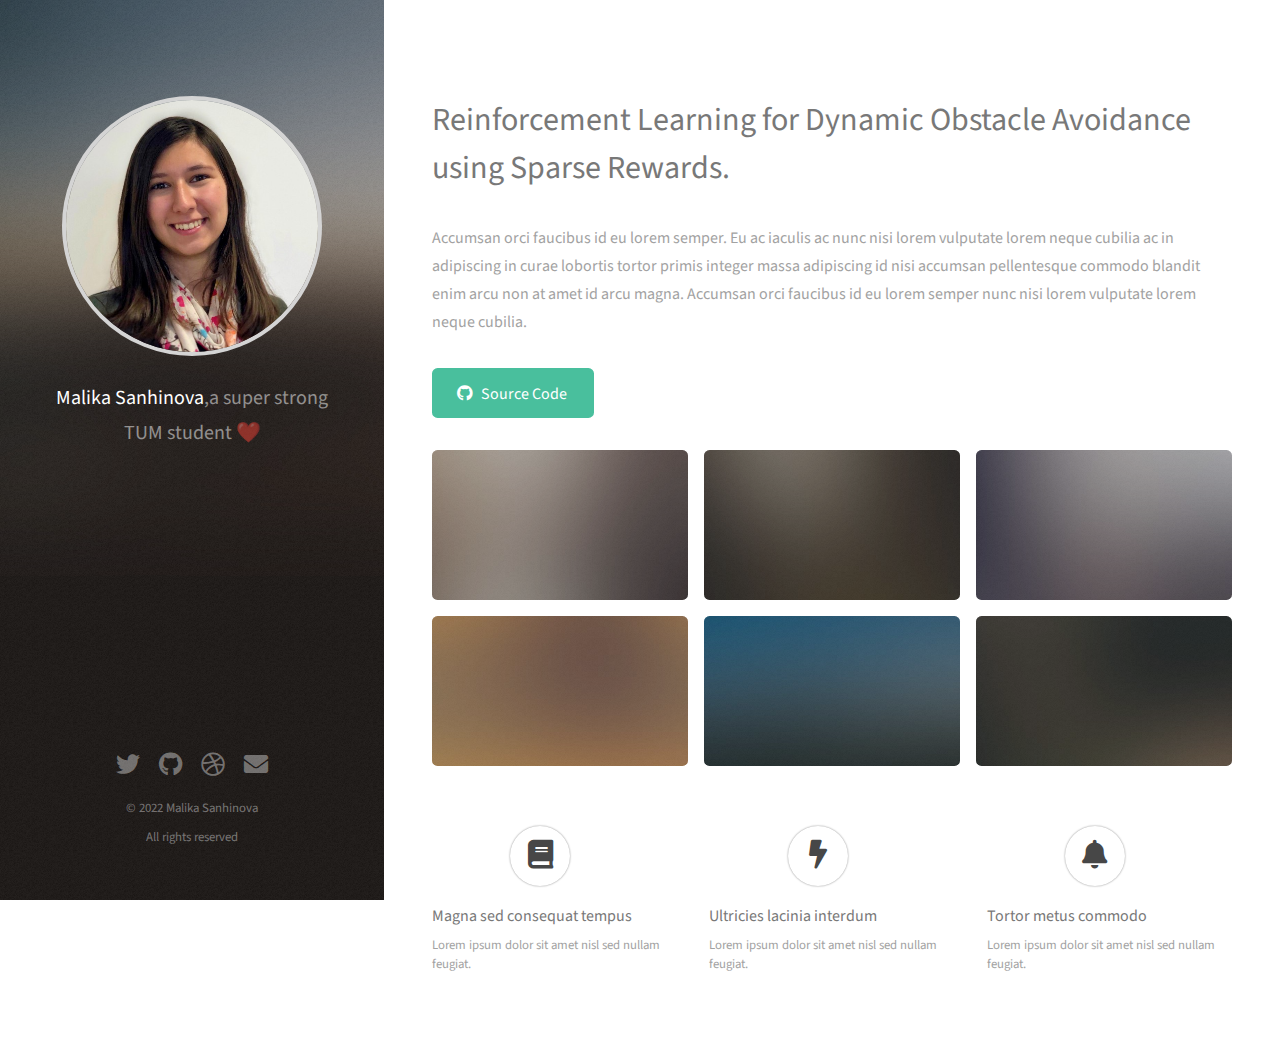
==== work/bachelor-thesis/index.html @ 3ca2b8a8 "Main page and work" ====
<!DOCTYPE HTML>
<!--
	html5up.net | @ajlkn
	Free for personal and commercial use under the CCA 3.0 license (html5up.net/license)
-->
<html>
	<head>
		<title>Malika Sanhinova | Work | Bachelor Thesis</title>
		<meta charset="utf-8" />
		<meta name="viewport" content="width=device-width, initial-scale=1, user-scalable=no" />
		<link rel="stylesheet" href="../../assets/css/main.css" />
	</head>
	<body class="is-preload">

		<!-- Header -->
			<header id="header">
				<div class="inner">
					<a href="#" class="image avatar"><img src="../../images/avatar.jpeg" alt="" /></a>
					<h1><strong>Malika Sanhinova</strong>,<br>a super strong TUM student ❤️ <br /></h1>
				</div>
			</header>

		<!-- Main -->
			<div id="main">

				<!-- One -->
					<section id="one">
						<header class="major">
							<h2>Reinforcement Learning for Dynamic Obstacle Avoidance using Sparse Rewards.</h2>
						</header>
						<p class="general-desription">Accumsan orci faucibus id eu lorem semper. Eu ac iaculis ac nunc nisi lorem vulputate lorem neque cubilia ac in adipiscing in curae lobortis tortor primis integer massa adipiscing id nisi accumsan pellentesque commodo blandit enim arcu non at amet id arcu magna. Accumsan orci faucibus id eu lorem semper nunc nisi lorem vulputate lorem neque cubilia.</p>
						<ul class="actions">
							<li><a href="https://github.com/malikasng/Bbox_HGG_with_CTR_and_RRTstarFND" target="_blank" class="button primary icon brands fa-github">Source Code</a></li>
						</ul>
						<div class="box alt">
							<div class="row gtr-50 gtr-uniform">
								<!-- <div class="col-12"><span class="image fit"><img src="../../images/fulls/05.jpg" alt="" /></span></div> -->
								<div class="col-4"><span class="image fit"><img src="../../images/thumbs/01.jpg" alt="" /></span></div>
								<div class="col-4"><span class="image fit"><img src="../../images/thumbs/02.jpg" alt="" /></span></div>
								<div class="col-4"><span class="image fit"><img src="../../images/thumbs/03.jpg" alt="" /></span></div>
								<div class="col-4"><span class="image fit"><img src="../../images/thumbs/04.jpg" alt="" /></span></div>
								<div class="col-4"><span class="image fit"><img src="../../images/thumbs/05.jpg" alt="" /></span></div>
								<div class="col-4"><span class="image fit"><img src="../../images/thumbs/06.jpg" alt="" /></span></div>
							</div>
						</div>

						<br>
						<div class="row">
							<article class="col-4 col-12-xsmall feature-item">
								<i class="feature fa solid fa-book"><span class="label">Twitter</span></i>
								<h3>Magna sed consequat tempus</h3>
								<p>Lorem ipsum dolor sit amet nisl sed nullam feugiat.</p>
							</article>
							<article class="col-4 col-12-xsmall feature-item">
								<i class="feature fa solid fa-bolt"><span class="label">Twitter</span></i>
								<h3>Ultricies lacinia interdum</h3>
								<p>Lorem ipsum dolor sit amet nisl sed nullam feugiat.</p>
							</article>
							<article class="col-4 col-12-xsmall feature-item">
								<i class="feature fa solid fa-bell"><span class="label">Twitter</span></i>
								<h3>Tortor metus commodo</h3>
								<p>Lorem ipsum dolor sit amet nisl sed nullam feugiat.</p>
							</article>
						</div>
					</section>
			</div>

		<!-- Footer -->
			<footer id="footer">
				<div class="inner">
					<ul class="icons">
						<li><a href="#" class="icon brands fa-twitter"><span class="label">Twitter</span></a></li>
						<li><a href="#" class="icon brands fa-github"><span class="label">Github</span></a></li>
						<li><a href="#" class="icon brands fa-dribbble"><span class="label">Dribbble</span></a></li>
						<li><a href="#" class="icon solid fa-envelope"><span class="label">Email</span></a></li>
					</ul>
					<ul class="copyright">
						<li>&copy; 2022 Malika Sanhinova</li><li>All rights reserved</a></li>
					</ul>
				</div>
			</footer>

		<!-- Scripts -->
			<script src="../../assets/js/jquery.min.js"></script>
			<script src="../../assets/js/jquery.poptrox.min.js"></script>
			<script src="../../assets/js/browser.min.js"></script>
			<script src="../../assets/js/breakpoints.min.js"></script>
			<script src="../../assets/js/util.js"></script>
			<script src="../../assets/js/main.js"></script>

	</body>
</html>
---- assets/css/main.css ----
@import url("fontawesome-all.min.css");
@import url("https://fonts.googleapis.com/css?family=Source+Sans+Pro:400,400italic");

/*
	Strata by HTML5 UP
	html5up.net | @ajlkn
	Free for personal and commercial use under the CCA 3.0 license (html5up.net/license)
*/

html, body, div, span, applet, object,
iframe, h1, h2, h3, h4, h5, h6, p, blockquote,
pre, a, abbr, acronym, address, big, cite,
code, del, dfn, em, img, ins, kbd, q, s, samp,
small, strike, strong, sub, sup, tt, var, b,
u, i, center, dl, dt, dd, ol, ul, li, fieldset,
form, label, legend, table, caption, tbody,
tfoot, thead, tr, th, td, article, aside,
canvas, details, embed, figure, figcaption,
footer, header, hgroup, menu, nav, output, ruby,
section, summary, time, mark, audio, video {
	margin: 0;
	padding: 0;
	border: 0;
	font-size: 100%;
	font: inherit;
	vertical-align: baseline;}

article, aside, details, figcaption, figure,
footer, header, hgroup, menu, nav, section {
	display: block;}

body {
	line-height: 1;
}

ol, ul {
	list-style: none;
}

blockquote, q {
	quotes: none;
}

	blockquote:before, blockquote:after, q:before, q:after {
		content: '';
		content: none;
	}

table {
	border-collapse: collapse;
	border-spacing: 0;
}

body {
	-webkit-text-size-adjust: none;
}

mark {
	background-color: transparent;
	color: inherit;
}

input::-moz-focus-inner {
	border: 0;
	padding: 0;
}

input, select, textarea {
	-moz-appearance: none;
	-webkit-appearance: none;
	-ms-appearance: none;
	appearance: none;
}

/* Basic */

	html {
		box-sizing: border-box;
	}

	*, *:before, *:after {
		box-sizing: inherit;
	}

	body {
		background: #fff;
	}

		body.is-preload *, body.is-preload *:before, body.is-preload *:after {
			-moz-animation: none !important;
			-webkit-animation: none !important;
			-ms-animation: none !important;
			animation: none !important;
			-moz-transition: none !important;
			-webkit-transition: none !important;
			-ms-transition: none !important;
			transition: none !important;
		}

	body, input, select, textarea {
		color: #a2a2a2;
		font-family: "Source Sans Pro", Helvetica, sans-serif;
		font-size: 16pt;
		font-weight: 400;
		line-height: 1.75em;
	}

	a {
		-moz-transition: color 0.2s ease-in-out, border-color 0.2s ease-in-out;
		-webkit-transition: color 0.2s ease-in-out, border-color 0.2s ease-in-out;
		-ms-transition: color 0.2s ease-in-out, border-color 0.2s ease-in-out;
		transition: color 0.2s ease-in-out, border-color 0.2s ease-in-out;
		border-bottom: dotted 1px;
		color: #49bf9d;
		text-decoration: none;
	}

		a:hover {
			border-bottom-color: transparent;
			color: #49bf9d !important;
			text-decoration: none;
		}

	strong, b {
		color: #787878;
		font-weight: 400;
	}

	em, i {
		font-style: italic;
	}

	p {
		margin: 0 0 2em 0;
	}

	h1, h2, h3, h4, h5, h6 {
		color: #787878;
		font-weight: 400;
		line-height: 1em;
		margin: 0 0 1em 0;
	}

		h1 a, h2 a, h3 a, h4 a, h5 a, h6 a {
			color: inherit;
			text-decoration: none;
		}

	h1 {
		font-size: 2em;
		line-height: 1.5em;
	}

	h2 {
		font-size: 1.5em;
		line-height: 1.5em;
	}

	h3 {
		font-size: 1.25em;
		line-height: 1.5em;
	}

	h4 {
		font-size: 1.1em;
		line-height: 1.5em;
	}

	h5 {
		font-size: 0.9em;
		line-height: 1.5em;
	}

	h6 {
		font-size: 0.7em;
		line-height: 1.5em;
	}

	sub {
		font-size: 0.8em;
		position: relative;
		top: 0.5em;
	}

	sup {
		font-size: 0.8em;
		position: relative;
		top: -0.5em;
	}

	hr {
		border: 0;
		border-bottom: solid 2px #efefef;
		margin: 2em 0;
	}

		hr.major {
			margin: 3em 0;
		}

	blockquote {
		border-left: solid 6px #efefef;
		font-style: italic;
		margin: 0 0 2em 0;
		padding: 0.5em 0 0.5em 1.5em;
	}

	code {
		background: #f7f7f7;
		border-radius: 0.35em;
		border: solid 2px #efefef;
		font-family: "Courier New", monospace;
		font-size: 0.9em;
		margin: 0 0.25em;
		padding: 0.25em 0.65em;
	}

	pre {
		-webkit-overflow-scrolling: touch;
		font-family: "Courier New", monospace;
		font-size: 0.9em;
		margin: 0 0 2em 0;
	}

		pre code {
			display: block;
			line-height: 1.75em;
			padding: 1em 1.5em;
			overflow-x: auto;
		}

	.align-left {
		text-align: left;
	}

	.align-center {
		text-align: center;
	}

	.align-right {
		text-align: right;
	}

/* Container */

	.container {
		margin: 0 auto;
		max-width: calc(100% - 4em);
		width: 100%;
	}

		.container.xsmall {
			width: 25%;
		}

		.container.small {
			width: 50%;
		}

		.container.medium {
			width: 75%;
		}

		.container.large {
			width: 125%;
		}

		.container.xlarge {
			width: 150%;
		}

		.container.max {
			width: 100%;
		}

		@media screen and (max-width: 980px) {

			.container {
				width: 100% !important;
				max-width: 100% !important;
			}

		}

		@media screen and (max-width: 480px) {

			.container {
				max-width: calc(100% - 3em);
			}

		}

/* Row */

	.row {
		display: flex;
		flex-wrap: wrap;
		box-sizing: border-box;
		align-items: stretch;
	}

		.row > * {
			box-sizing: border-box;
		}

		.row.gtr-uniform > * > :last-child {
			margin-bottom: 0;
		}

		.row.aln-left {
			justify-content: flex-start;
		}

		.row.aln-center {
			justify-content: center;
		}

		.row.aln-right {
			justify-content: flex-end;
		}

		.row.aln-top {
			align-items: flex-start;
		}

		.row.aln-middle {
			align-items: center;
		}

		.row.aln-bottom {
			align-items: flex-end;
		}

		.row > .imp {
			order: -1;
		}

		.row > .col-1 {
			width: 8.33333%;
		}

		.row > .off-1 {
			margin-left: 8.33333%;
		}

		.row > .col-2 {
			width: 16.66667%;
		}

		.row > .off-2 {
			margin-left: 16.66667%;
		}

		.row > .col-3 {
			width: 25%;
		}

		.row > .off-3 {
			margin-left: 25%;
		}

		.row > .col-4 {
			width: 33.33333%;
		}

		.row > .off-4 {
			margin-left: 33.33333%;
		}

		.row > .col-5 {
			width: 41.66667%;
		}

		.row > .off-5 {
			margin-left: 41.66667%;
		}

		.row > .col-6 {
			width: 50%;
		}

		.row > .off-6 {
			margin-left: 50%;
		}

		.row > .col-7 {
			width: 58.33333%;
		}

		.row > .off-7 {
			margin-left: 58.33333%;
		}

		.row > .col-8 {
			width: 66.66667%;
		}

		.row > .off-8 {
			margin-left: 66.66667%;
		}

		.row > .col-9 {
			width: 75%;
		}

		.row > .off-9 {
			margin-left: 75%;
		}

		.row > .col-10 {
			width: 83.33333%;
		}

		.row > .off-10 {
			margin-left: 83.33333%;
		}

		.row > .col-11 {
			width: 91.66667%;
		}

		.row > .off-11 {
			margin-left: 91.66667%;
		}

		.row > .col-12 {
			width: 100%;
		}

		.row > .off-12 {
			margin-left: 100%;
		}

		.row.gtr-0 {
			margin-top: 0;
			margin-left: 0em;
		}

			.row.gtr-0 > * {
				padding: 0 0 0 0em;
			}

			.row.gtr-0.gtr-uniform {
				margin-top: 0em;
			}

				.row.gtr-0.gtr-uniform > * {
					padding-top: 0em;
				}

		.row.gtr-25 {
			margin-top: 0;
			margin-left: -0.625em;
		}

			.row.gtr-25 > * {
				padding: 0 0 0 0.625em;
			}

			.row.gtr-25.gtr-uniform {
				margin-top: -0.625em;
			}

				.row.gtr-25.gtr-uniform > * {
					padding-top: 0.625em;
				}

		.row.gtr-50 {
			margin-top: 0;
			margin-left: -1.25em;
		}

			.row.gtr-50 > * {
				padding: 0 0 0 1.25em;
			}

			.row.gtr-50.gtr-uniform {
				margin-top: -1.25em;
			}

				.row.gtr-50.gtr-uniform > * {
					padding-top: 1.25em;
				}

		.row {
			margin-top: 0;
			margin-left: -2.5em;
		}

			.row > * {
				padding: 0 0 0 2.5em;
			}

			.row.gtr-uniform {
				margin-top: -2.5em;
			}

				.row.gtr-uniform > * {
					padding-top: 2.5em;
				}

		.row.gtr-150 {
			margin-top: 0;
			margin-left: -3.75em;
		}

			.row.gtr-150 > * {
				padding: 0 0 0 3.75em;
			}

			.row.gtr-150.gtr-uniform {
				margin-top: -3.75em;
			}

				.row.gtr-150.gtr-uniform > * {
					padding-top: 3.75em;
				}

		.row.gtr-200 {
			margin-top: 0;
			margin-left: -5em;
		}

			.row.gtr-200 > * {
				padding: 0 0 0 5em;
			}

			.row.gtr-200.gtr-uniform {
				margin-top: -5em;
			}

				.row.gtr-200.gtr-uniform > * {
					padding-top: 5em;
				}

		@media screen and (max-width: 1800px) {

			.row {
				display: flex;
				flex-wrap: wrap;
				box-sizing: border-box;
				align-items: stretch;
			}

				.row > * {
					box-sizing: border-box;
				}

				.row.gtr-uniform > * > :last-child {
					margin-bottom: 0;
				}

				.row.aln-left {
					justify-content: flex-start;
				}

				.row.aln-center {
					justify-content: center;
				}

				.row.aln-right {
					justify-content: flex-end;
				}

				.row.aln-top {
					align-items: flex-start;
				}

				.row.aln-middle {
					align-items: center;
				}

				.row.aln-bottom {
					align-items: flex-end;
				}

				.row > .imp-xlarge {
					order: -1;
				}

				.row > .col-1-xlarge {
					width: 8.33333%;
				}

				.row > .off-1-xlarge {
					margin-left: 8.33333%;
				}

				.row > .col-2-xlarge {
					width: 16.66667%;
				}

				.row > .off-2-xlarge {
					margin-left: 16.66667%;
				}

				.row > .col-3-xlarge {
					width: 25%;
				}

				.row > .off-3-xlarge {
					margin-left: 25%;
				}

				.row > .col-4-xlarge {
					width: 33.33333%;
				}

				.row > .off-4-xlarge {
					margin-left: 33.33333%;
				}

				.row > .col-5-xlarge {
					width: 41.66667%;
				}

				.row > .off-5-xlarge {
					margin-left: 41.66667%;
				}

				.row > .col-6-xlarge {
					width: 50%;
				}

				.row > .off-6-xlarge {
					margin-left: 50%;
				}

				.row > .col-7-xlarge {
					width: 58.33333%;
				}

				.row > .off-7-xlarge {
					margin-left: 58.33333%;
				}

				.row > .col-8-xlarge {
					width: 66.66667%;
				}

				.row > .off-8-xlarge {
					margin-left: 66.66667%;
				}

				.row > .col-9-xlarge {
					width: 75%;
				}

				.row > .off-9-xlarge {
					margin-left: 75%;
				}

				.row > .col-10-xlarge {
					width: 83.33333%;
				}

				.row > .off-10-xlarge {
					margin-left: 83.33333%;
				}

				.row > .col-11-xlarge {
					width: 91.66667%;
				}

				.row > .off-11-xlarge {
					margin-left: 91.66667%;
				}

				.row > .col-12-xlarge {
					width: 100%;
				}

				.row > .off-12-xlarge {
					margin-left: 100%;
				}

				.row.gtr-0 {
					margin-top: 0;
					margin-left: 0em;
				}

					.row.gtr-0 > * {
						padding: 0 0 0 0em;
					}

					.row.gtr-0.gtr-uniform {
						margin-top: 0em;
					}

						.row.gtr-0.gtr-uniform > * {
							padding-top: 0em;
						}

				.row.gtr-25 {
					margin-top: 0;
					margin-left: -0.625em;
				}

					.row.gtr-25 > * {
						padding: 0 0 0 0.625em;
					}

					.row.gtr-25.gtr-uniform {
						margin-top: -0.625em;
					}

						.row.gtr-25.gtr-uniform > * {
							padding-top: 0.625em;
						}

				.row.gtr-50 {
					margin-top: 0;
					margin-left: -1.25em;
				}

					.row.gtr-50 > * {
						padding: 0 0 0 1.25em;
					}

					.row.gtr-50.gtr-uniform {
						margin-top: -1.25em;
					}

						.row.gtr-50.gtr-uniform > * {
							padding-top: 1.25em;
						}

				.row {
					margin-top: 0;
					margin-left: -2.5em;
				}

					.row > * {
						padding: 0 0 0 2.5em;
					}

					.row.gtr-uniform {
						margin-top: -2.5em;
					}

						.row.gtr-uniform > * {
							padding-top: 2.5em;
						}

				.row.gtr-150 {
					margin-top: 0;
					margin-left: -3.75em;
				}

					.row.gtr-150 > * {
						padding: 0 0 0 3.75em;
					}

					.row.gtr-150.gtr-uniform {
						margin-top: -3.75em;
					}

						.row.gtr-150.gtr-uniform > * {
							padding-top: 3.75em;
						}

				.row.gtr-200 {
					margin-top: 0;
					margin-left: -5em;
				}

					.row.gtr-200 > * {
						padding: 0 0 0 5em;
					}

					.row.gtr-200.gtr-uniform {
						margin-top: -5em;
					}

						.row.gtr-200.gtr-uniform > * {
							padding-top: 5em;
						}

		}

		@media screen and (max-width: 1280px) {

			.row {
				display: flex;
				flex-wrap: wrap;
				box-sizing: border-box;
				align-items: stretch;
			}

				.row > * {
					box-sizing: border-box;
				}

				.row.gtr-uniform > * > :last-child {
					margin-bottom: 0;
				}

				.row.aln-left {
					justify-content: flex-start;
				}

				.row.aln-center {
					justify-content: center;
				}

				.row.aln-right {
					justify-content: flex-end;
				}

				.row.aln-top {
					align-items: flex-start;
				}

				.row.aln-middle {
					align-items: center;
				}

				.row.aln-bottom {
					align-items: flex-end;
				}

				.row > .imp-large {
					order: -1;
				}

				.row > .col-1-large {
					width: 8.33333%;
				}

				.row > .off-1-large {
					margin-left: 8.33333%;
				}

				.row > .col-2-large {
					width: 16.66667%;
				}

				.row > .off-2-large {
					margin-left: 16.66667%;
				}

				.row > .col-3-large {
					width: 25%;
				}

				.row > .off-3-large {
					margin-left: 25%;
				}

				.row > .col-4-large {
					width: 33.33333%;
				}

				.row > .off-4-large {
					margin-left: 33.33333%;
				}

				.row > .col-5-large {
					width: 41.66667%;
				}

				.row > .off-5-large {
					margin-left: 41.66667%;
				}

				.row > .col-6-large {
					width: 50%;
				}

				.row > .off-6-large {
					margin-left: 50%;
				}

				.row > .col-7-large {
					width: 58.33333%;
				}

				.row > .off-7-large {
					margin-left: 58.33333%;
				}

				.row > .col-8-large {
					width: 66.66667%;
				}

				.row > .off-8-large {
					margin-left: 66.66667%;
				}

				.row > .col-9-large {
					width: 75%;
				}

				.row > .off-9-large {
					margin-left: 75%;
				}

				.row > .col-10-large {
					width: 83.33333%;
				}

				.row > .off-10-large {
					margin-left: 83.33333%;
				}

				.row > .col-11-large {
					width: 91.66667%;
				}

				.row > .off-11-large {
					margin-left: 91.66667%;
				}

				.row > .col-12-large {
					width: 100%;
				}

				.row > .off-12-large {
					margin-left: 100%;
				}

				.row.gtr-0 {
					margin-top: 0;
					margin-left: 0em;
				}

					.row.gtr-0 > * {
						padding: 0 0 0 0em;
					}

					.row.gtr-0.gtr-uniform {
						margin-top: 0em;
					}

						.row.gtr-0.gtr-uniform > * {
							padding-top: 0em;
						}

				.row.gtr-25 {
					margin-top: 0;
					margin-left: -0.5em;
				}

					.row.gtr-25 > * {
						padding: 0 0 0 0.5em;
					}

					.row.gtr-25.gtr-uniform {
						margin-top: -0.5em;
					}

						.row.gtr-25.gtr-uniform > * {
							padding-top: 0.5em;
						}

				.row.gtr-50 {
					margin-top: 0;
					margin-left: -1em;
				}

					.row.gtr-50 > * {
						padding: 0 0 0 1em;
					}

					.row.gtr-50.gtr-uniform {
						margin-top: -1em;
					}

						.row.gtr-50.gtr-uniform > * {
							padding-top: 1em;
						}

				.row {
					margin-top: 0;
					margin-left: -2em;
				}

					.row > * {
						padding: 0 0 0 2em;
					}

					.row.gtr-uniform {
						margin-top: -2em;
					}

						.row.gtr-uniform > * {
							padding-top: 2em;
						}

				.row.gtr-150 {
					margin-top: 0;
					margin-left: -3em;
				}

					.row.gtr-150 > * {
						padding: 0 0 0 3em;
					}

					.row.gtr-150.gtr-uniform {
						margin-top: -3em;
					}

						.row.gtr-150.gtr-uniform > * {
							padding-top: 3em;
						}

				.row.gtr-200 {
					margin-top: 0;
					margin-left: -4em;
				}

					.row.gtr-200 > * {
						padding: 0 0 0 4em;
					}

					.row.gtr-200.gtr-uniform {
						margin-top: -4em;
					}

						.row.gtr-200.gtr-uniform > * {
							padding-top: 4em;
						}

		}

		@media screen and (max-width: 980px) {

			.row {
				display: flex;
				flex-wrap: wrap;
				box-sizing: border-box;
				align-items: stretch;
			}

				.row > * {
					box-sizing: border-box;
				}

				.row.gtr-uniform > * > :last-child {
					margin-bottom: 0;
				}

				.row.aln-left {
					justify-content: flex-start;
				}

				.row.aln-center {
					justify-content: center;
				}

				.row.aln-right {
					justify-content: flex-end;
				}

				.row.aln-top {
					align-items: flex-start;
				}

				.row.aln-middle {
					align-items: center;
				}

				.row.aln-bottom {
					align-items: flex-end;
				}

				.row > .imp-medium {
					order: -1;
				}

				.row > .col-1-medium {
					width: 8.33333%;
				}

				.row > .off-1-medium {
					margin-left: 8.33333%;
				}

				.row > .col-2-medium {
					width: 16.66667%;
				}

				.row > .off-2-medium {
					margin-left: 16.66667%;
				}

				.row > .col-3-medium {
					width: 25%;
				}

				.row > .off-3-medium {
					margin-left: 25%;
				}

				.row > .col-4-medium {
					width: 33.33333%;
				}

				.row > .off-4-medium {
					margin-left: 33.33333%;
				}

				.row > .col-5-medium {
					width: 41.66667%;
				}

				.row > .off-5-medium {
					margin-left: 41.66667%;
				}

				.row > .col-6-medium {
					width: 50%;
				}

				.row > .off-6-medium {
					margin-left: 50%;
				}

				.row > .col-7-medium {
					width: 58.33333%;
				}

				.row > .off-7-medium {
					margin-left: 58.33333%;
				}

				.row > .col-8-medium {
					width: 66.66667%;
				}

				.row > .off-8-medium {
					margin-left: 66.66667%;
				}

				.row > .col-9-medium {
					width: 75%;
				}

				.row > .off-9-medium {
					margin-left: 75%;
				}

				.row > .col-10-medium {
					width: 83.33333%;
				}

				.row > .off-10-medium {
					margin-left: 83.33333%;
				}

				.row > .col-11-medium {
					width: 91.66667%;
				}

				.row > .off-11-medium {
					margin-left: 91.66667%;
				}

				.row > .col-12-medium {
					width: 100%;
				}

				.row > .off-12-medium {
					margin-left: 100%;
				}

				.row.gtr-0 {
					margin-top: 0;
					margin-left: 0em;
				}

					.row.gtr-0 > * {
						padding: 0 0 0 0em;
					}

					.row.gtr-0.gtr-uniform {
						margin-top: 0em;
					}

						.row.gtr-0.gtr-uniform > * {
							padding-top: 0em;
						}

				.row.gtr-25 {
					margin-top: 0;
					margin-left: -0.5em;
				}

					.row.gtr-25 > * {
						padding: 0 0 0 0.5em;
					}

					.row.gtr-25.gtr-uniform {
						margin-top: -0.5em;
					}

						.row.gtr-25.gtr-uniform > * {
							padding-top: 0.5em;
						}

				.row.gtr-50 {
					margin-top: 0;
					margin-left: -1em;
				}

					.row.gtr-50 > * {
						padding: 0 0 0 1em;
					}

					.row.gtr-50.gtr-uniform {
						margin-top: -1em;
					}

						.row.gtr-50.gtr-uniform > * {
							padding-top: 1em;
						}

				.row {
					margin-top: 0;
					margin-left: -2em;
				}

					.row > * {
						padding: 0 0 0 2em;
					}

					.row.gtr-uniform {
						margin-top: -2em;
					}

						.row.gtr-uniform > * {
							padding-top: 2em;
						}

				.row.gtr-150 {
					margin-top: 0;
					margin-left: -3em;
				}

					.row.gtr-150 > * {
						padding: 0 0 0 3em;
					}

					.row.gtr-150.gtr-uniform {
						margin-top: -3em;
					}

						.row.gtr-150.gtr-uniform > * {
							padding-top: 3em;
						}

				.row.gtr-200 {
					margin-top: 0;
					margin-left: -4em;
				}

					.row.gtr-200 > * {
						padding: 0 0 0 4em;
					}

					.row.gtr-200.gtr-uniform {
						margin-top: -4em;
					}

						.row.gtr-200.gtr-uniform > * {
							padding-top: 4em;
						}

		}

		@media screen and (max-width: 736px) {

			.row {
				display: flex;
				flex-wrap: wrap;
				box-sizing: border-box;
				align-items: stretch;
			}

				.row > * {
					box-sizing: border-box;
				}

				.row.gtr-uniform > * > :last-child {
					margin-bottom: 0;
				}

				.row.aln-left {
					justify-content: flex-start;
				}

				.row.aln-center {
					justify-content: center;
				}

				.row.aln-right {
					justify-content: flex-end;
				}

				.row.aln-top {
					align-items: flex-start;
				}

				.row.aln-middle {
					align-items: center;
				}

				.row.aln-bottom {
					align-items: flex-end;
				}

				.row > .imp-small {
					order: -1;
				}

				.row > .col-1-small {
					width: 8.33333%;
				}

				.row > .off-1-small {
					margin-left: 8.33333%;
				}

				.row > .col-2-small {
					width: 16.66667%;
				}

				.row > .off-2-small {
					margin-left: 16.66667%;
				}

				.row > .col-3-small {
					width: 25%;
				}

				.row > .off-3-small {
					margin-left: 25%;
				}

				.row > .col-4-small {
					width: 33.33333%;
				}

				.row > .off-4-small {
					margin-left: 33.33333%;
				}

				.row > .col-5-small {
					width: 41.66667%;
				}

				.row > .off-5-small {
					margin-left: 41.66667%;
				}

				.row > .col-6-small {
					width: 50%;
				}

				.row > .off-6-small {
					margin-left: 50%;
				}

				.row > .col-7-small {
					width: 58.33333%;
				}

				.row > .off-7-small {
					margin-left: 58.33333%;
				}

				.row > .col-8-small {
					width: 66.66667%;
				}

				.row > .off-8-small {
					margin-left: 66.66667%;
				}

				.row > .col-9-small {
					width: 75%;
				}

				.row > .off-9-small {
					margin-left: 75%;
				}

				.row > .col-10-small {
					width: 83.33333%;
				}

				.row > .off-10-small {
					margin-left: 83.33333%;
				}

				.row > .col-11-small {
					width: 91.66667%;
				}

				.row > .off-11-small {
					margin-left: 91.66667%;
				}

				.row > .col-12-small {
					width: 100%;
				}

				.row > .off-12-small {
					margin-left: 100%;
				}

				.row.gtr-0 {
					margin-top: 0;
					margin-left: 0em;
				}

					.row.gtr-0 > * {
						padding: 0 0 0 0em;
					}

					.row.gtr-0.gtr-uniform {
						margin-top: 0em;
					}

						.row.gtr-0.gtr-uniform > * {
							padding-top: 0em;
						}

				.row.gtr-25 {
					margin-top: 0;
					margin-left: -0.375em;
				}

					.row.gtr-25 > * {
						padding: 0 0 0 0.375em;
					}

					.row.gtr-25.gtr-uniform {
						margin-top: -0.375em;
					}

						.row.gtr-25.gtr-uniform > * {
							padding-top: 0.375em;
						}

				.row.gtr-50 {
					margin-top: 0;
					margin-left: -0.75em;
				}

					.row.gtr-50 > * {
						padding: 0 0 0 0.75em;
					}

					.row.gtr-50.gtr-uniform {
						margin-top: -0.75em;
					}

						.row.gtr-50.gtr-uniform > * {
							padding-top: 0.75em;
						}

				.row {
					margin-top: 0;
					margin-left: -1.5em;
				}

					.row > * {
						padding: 0 0 0 1.5em;
					}

					.row.gtr-uniform {
						margin-top: -1.5em;
					}

						.row.gtr-uniform > * {
							padding-top: 1.5em;
						}

				.row.gtr-150 {
					margin-top: 0;
					margin-left: -2.25em;
				}

					.row.gtr-150 > * {
						padding: 0 0 0 2.25em;
					}

					.row.gtr-150.gtr-uniform {
						margin-top: -2.25em;
					}

						.row.gtr-150.gtr-uniform > * {
							padding-top: 2.25em;
						}

				.row.gtr-200 {
					margin-top: 0;
					margin-left: -3em;
				}

					.row.gtr-200 > * {
						padding: 0 0 0 3em;
					}

					.row.gtr-200.gtr-uniform {
						margin-top: -3em;
					}

						.row.gtr-200.gtr-uniform > * {
							padding-top: 3em;
						}

		}

		@media screen and (max-width: 480px) {

			.row {
				display: flex;
				flex-wrap: wrap;
				box-sizing: border-box;
				align-items: stretch;
			}

				.row > * {
					box-sizing: border-box;
				}

				.row.gtr-uniform > * > :last-child {
					margin-bottom: 0;
				}

				.row.aln-left {
					justify-content: flex-start;
				}

				.row.aln-center {
					justify-content: center;
				}

				.row.aln-right {
					justify-content: flex-end;
				}

				.row.aln-top {
					align-items: flex-start;
				}

				.row.aln-middle {
					align-items: center;
				}

				.row.aln-bottom {
					align-items: flex-end;
				}

				.row > .imp-xsmall {
					order: -1;
				}

				.row > .col-1-xsmall {
					width: 8.33333%;
				}

				.row > .off-1-xsmall {
					margin-left: 8.33333%;
				}

				.row > .col-2-xsmall {
					width: 16.66667%;
				}

				.row > .off-2-xsmall {
					margin-left: 16.66667%;
				}

				.row > .col-3-xsmall {
					width: 25%;
				}

				.row > .off-3-xsmall {
					margin-left: 25%;
				}

				.row > .col-4-xsmall {
					width: 33.33333%;
				}

				.row > .off-4-xsmall {
					margin-left: 33.33333%;
				}

				.row > .col-5-xsmall {
					width: 41.66667%;
				}

				.row > .off-5-xsmall {
					margin-left: 41.66667%;
				}

				.row > .col-6-xsmall {
					width: 50%;
				}

				.row > .off-6-xsmall {
					margin-left: 50%;
				}

				.row > .col-7-xsmall {
					width: 58.33333%;
				}

				.row > .off-7-xsmall {
					margin-left: 58.33333%;
				}

				.row > .col-8-xsmall {
					width: 66.66667%;
				}

				.row > .off-8-xsmall {
					margin-left: 66.66667%;
				}

				.row > .col-9-xsmall {
					width: 75%;
				}

				.row > .off-9-xsmall {
					margin-left: 75%;
				}

				.row > .col-10-xsmall {
					width: 83.33333%;
				}

				.row > .off-10-xsmall {
					margin-left: 83.33333%;
				}

				.row > .col-11-xsmall {
					width: 91.66667%;
				}

				.row > .off-11-xsmall {
					margin-left: 91.66667%;
				}

				.row > .col-12-xsmall {
					width: 100%;
				}

				.row > .off-12-xsmall {
					margin-left: 100%;
				}

				.row.gtr-0 {
					margin-top: 0;
					margin-left: 0em;
				}

					.row.gtr-0 > * {
						padding: 0 0 0 0em;
					}

					.row.gtr-0.gtr-uniform {
						margin-top: 0em;
					}

						.row.gtr-0.gtr-uniform > * {
							padding-top: 0em;
						}

				.row.gtr-25 {
					margin-top: 0;
					margin-left: -0.375em;
				}

					.row.gtr-25 > * {
						padding: 0 0 0 0.375em;
					}

					.row.gtr-25.gtr-uniform {
						margin-top: -0.375em;
					}

						.row.gtr-25.gtr-uniform > * {
							padding-top: 0.375em;
						}

				.row.gtr-50 {
					margin-top: 0;
					margin-left: -0.75em;
				}

					.row.gtr-50 > * {
						padding: 0 0 0 0.75em;
					}

					.row.gtr-50.gtr-uniform {
						margin-top: -0.75em;
					}

						.row.gtr-50.gtr-uniform > * {
							padding-top: 0.75em;
						}

				.row {
					margin-top: 0;
					margin-left: -1.5em;
				}

					.row > * {
						padding: 0 0 0 1.5em;
					}

					.row.gtr-uniform {
						margin-top: -1.5em;
					}

						.row.gtr-uniform > * {
							padding-top: 1.5em;
						}

				.row.gtr-150 {
					margin-top: 0;
					margin-left: -2.25em;
				}

					.row.gtr-150 > * {
						padding: 0 0 0 2.25em;
					}

					.row.gtr-150.gtr-uniform {
						margin-top: -2.25em;
					}

						.row.gtr-150.gtr-uniform > * {
							padding-top: 2.25em;
						}

				.row.gtr-200 {
					margin-top: 0;
					margin-left: -3em;
				}

					.row.gtr-200 > * {
						padding: 0 0 0 3em;
					}

					.row.gtr-200.gtr-uniform {
						margin-top: -3em;
					}

						.row.gtr-200.gtr-uniform > * {
							padding-top: 3em;
						}

		}

/* Section/Article */

	section.special, article.special {
		text-align: center;
	}

	header p {
		color: #b2b2b2;
		position: relative;
		margin: 0 0 1.5em 0;
	}

	header h2 + p {
		font-size: 1.25em;
		margin-top: -1em;
		line-height: 1.5em;
	}

	header h3 + p {
		font-size: 1.1em;
		margin-top: -0.8em;
		line-height: 1.5em;
	}

	header h4 + p,
	header h5 + p,
	header h6 + p {
		font-size: 0.9em;
		margin-top: -0.6em;
		line-height: 1.5em;
	}

	header.major h2 {
		font-size: 2em;
	}

/* Form */

	form {
		margin: 0 0 2em 0;
	}

	label {
		color: #787878;
		display: block;
		font-size: 0.9em;
		font-weight: 400;
		margin: 0 0 1em 0;
	}

	input[type="text"],
	input[type="password"],
	input[type="email"],
	select,
	textarea {
		-moz-appearance: none;
		-webkit-appearance: none;
		-ms-appearance: none;
		appearance: none;
		background: #f7f7f7;
		border-radius: 0.35em;
		border: solid 2px transparent;
		color: inherit;
		display: block;
		outline: 0;
		padding: 0 0.75em;
		text-decoration: none;
		width: 100%;
	}

		input[type="text"]:invalid,
		input[type="password"]:invalid,
		input[type="email"]:invalid,
		select:invalid,
		textarea:invalid {
			box-shadow: none;
		}

		input[type="text"]:focus,
		input[type="password"]:focus,
		input[type="email"]:focus,
		select:focus,
		textarea:focus {
			border-color: #49bf9d;
		}

	select {
		background-image: url("data:image/svg+xml;charset=utf8,%3Csvg xmlns='http://www.w3.org/2000/svg' width='40' height='40' preserveAspectRatio='none' viewBox='0 0 40 40'%3E%3Cpath d='M9.4,12.3l10.4,10.4l10.4-10.4c0.2-0.2,0.5-0.4,0.9-0.4c0.3,0,0.6,0.1,0.9,0.4l3.3,3.3c0.2,0.2,0.4,0.5,0.4,0.9 c0,0.4-0.1,0.6-0.4,0.9L20.7,31.9c-0.2,0.2-0.5,0.4-0.9,0.4c-0.3,0-0.6-0.1-0.9-0.4L4.3,17.3c-0.2-0.2-0.4-0.5-0.4-0.9 c0-0.4,0.1-0.6,0.4-0.9l3.3-3.3c0.2-0.2,0.5-0.4,0.9-0.4S9.1,12.1,9.4,12.3z' fill='%23dfdfdf' /%3E%3C/svg%3E");
		background-size: 1.25rem;
		background-repeat: no-repeat;
		background-position: calc(100% - 1rem) center;
		height: 2.75em;
		padding-right: 2.75em;
		text-overflow: ellipsis;
	}

		select option {
			color: #787878;
			background: #fff;
		}

		select:focus::-ms-value {
			background-color: transparent;
		}

		select::-ms-expand {
			display: none;
		}

	input[type="text"],
	input[type="password"],
	input[type="email"],
	select {
		height: 2.75em;
	}

	textarea {
		padding: 0.75em;
	}

	input[type="checkbox"],
	input[type="radio"] {
		-moz-appearance: none;
		-webkit-appearance: none;
		-ms-appearance: none;
		appearance: none;
		display: block;
		float: left;
		margin-right: -2em;
		opacity: 0;
		width: 1em;
		z-index: -1;
	}

		input[type="checkbox"] + label,
		input[type="radio"] + label {
			text-decoration: none;
			color: #a2a2a2;
			cursor: pointer;
			display: inline-block;
			font-size: 1em;
			font-weight: 400;
			padding-left: 2.4em;
			padding-right: 0.75em;
			position: relative;
		}

			input[type="checkbox"] + label:before,
			input[type="radio"] + label:before {
				-moz-osx-font-smoothing: grayscale;
				-webkit-font-smoothing: antialiased;
				display: inline-block;
				font-style: normal;
				font-variant: normal;
				text-rendering: auto;
				line-height: 1;
				text-transform: none !important;
				font-family: 'Font Awesome 5 Free';
				font-weight: 900;
			}

			input[type="checkbox"] + label:before,
			input[type="radio"] + label:before {
				background: #f7f7f7;
				border-radius: 0.35em;
				border: solid 2px transparent;
				content: '';
				display: inline-block;
				font-size: 0.8em;
				height: 2.0625em;
				left: 0;
				line-height: 1.85625em;
				position: absolute;
				text-align: center;
				top: 0;
				width: 2.0625em;
			}

		input[type="checkbox"]:checked + label:before,
		input[type="radio"]:checked + label:before {
			background: #787878;
			border-color: #787878;
			color: #fff;
			content: '\f00c';
		}

		input[type="checkbox"]:focus + label:before,
		input[type="radio"]:focus + label:before {
			border-color: #49bf9d;
		}

	input[type="checkbox"] + label:before {
		border-radius: 0.35em;
	}

	input[type="radio"] + label:before {
		border-radius: 100%;
	}

	::-webkit-input-placeholder {
		color: #b2b2b2 !important;
		opacity: 1.0;
	}

	:-moz-placeholder {
		color: #b2b2b2 !important;
		opacity: 1.0;
	}

	::-moz-placeholder {
		color: #b2b2b2 !important;
		opacity: 1.0;
	}

	:-ms-input-placeholder {
		color: #b2b2b2 !important;
		opacity: 1.0;
	}

/* Box */

	.box {
		border-radius: 0.35em;
		border: solid 2px #efefef;
		margin-bottom: 2em;
		padding: 1.5em;
	}

		.box > :last-child,
		.box > :last-child > :last-child,
		.box > :last-child > :last-child > :last-child {
			margin-bottom: 0;
		}

		.box.alt {
			border: 0;
			border-radius: 0;
			padding: 0;
		}

/* Icon */

	.icon {
		text-decoration: none;
		border-bottom: none;
		position: relative;
	}

		.icon:before {
			-moz-osx-font-smoothing: grayscale;
			-webkit-font-smoothing: antialiased;
			display: inline-block;
			font-style: normal;
			font-variant: normal;
			text-rendering: auto;
			line-height: 1;
			text-transform: none !important;
			font-family: 'Font Awesome 5 Free';
			font-weight: 400;
		}

		.icon > .label {
			display: none;
		}

		.icon:before {
			line-height: inherit;
		}

		.icon.solid:before {
			font-weight: 900;
		}

		.icon.brands:before {
			font-family: 'Font Awesome 5 Brands';
		}

/* Image */

	.image {
		border-radius: 0.35em;
		border: 0;
		display: inline-block;
		position: relative;
	}

		.image:before {
			-moz-transition: opacity 0.2s ease-in-out;
			-webkit-transition: opacity 0.2s ease-in-out;
			-ms-transition: opacity 0.2s ease-in-out;
			transition: opacity 0.2s ease-in-out;
			background: url("images/overlay.png");
			border-radius: 0.35em;
			content: '';
			display: block;
			height: 100%;
			left: 0;
			opacity: 0.5;
			position: absolute;
			top: 0;
			width: 100%;
		}

		.image.thumb {
			text-align: center;
		}

			.image.thumb:after {
				-moz-transition: opacity 0.2s ease-in-out;
				-webkit-transition: opacity 0.2s ease-in-out;
				-ms-transition: opacity 0.2s ease-in-out;
				transition: opacity 0.2s ease-in-out;
				border-radius: 0.35em;
				border: solid 3px rgba(255, 255, 255, 0.5);
				color: #fff;
				content: 'Read more';
				display: inline-block;
				font-size: 0.8em;
				font-weight: 400;
				left: 46%;
				line-height: 2.25em;
				margin: -1.25em 0 0 -3em;
				opacity: 0;
				padding: 0 1.5em;
				position: absolute;
				text-align: center;
				text-decoration: none;
				top: 50%;
				white-space: nowrap;
			}

			.image.thumb:hover:after {
				opacity: 1.0;
			}

			.image.thumb:hover:before {
				background: url("images/overlay.png"), url("images/overlay.png");
				opacity: 1.0;
			}

		.image img {
			border-radius: 0.35em;
			display: block;
		}

		.image.left {
			float: left;
			margin: 0 1.5em 1em 0;
			top: 0.25em;
		}

		.image.right {
			float: right;
			margin: 0 0 1em 1.5em;
			top: 0.25em;
		}

		.image.left, .image.right {
			max-width: 40%;
		}

			.image.left img, .image.right img {
				width: 100%;
			}

		.image.fit {
			display: block;
			margin: 0 0 2em 0;
			width: 100%;
		}

			.image.fit img {
				width: 100%;
			}

		.image.avatar {
			border-radius: 100%;
		}

			.image.avatar:before {
				display: none;
			}

			.image.avatar img {
				border-radius: 100%;
				width: 100%;
			}

/* List */

	ol {
		list-style: decimal;
		margin: 0 0 2em 0;
		padding-left: 1.25em;
	}

		ol li {
			padding-left: 0.25em;
		}

	ul {
		list-style: disc;
		margin: 0 0 2em 0;
		padding-left: 1em;
	}

		ul li {
			padding-left: 0.5em;
		}

		ul.alt {
			list-style: none;
			padding-left: 0;
		}

			ul.alt li {
				border-top: solid 2px #efefef;
				padding: 0.5em 0;
			}

				ul.alt li:first-child {
					border-top: 0;
					padding-top: 0;
				}

	dl {
		margin: 0 0 2em 0;
	}

/* Icons */

	ul.icons {
		cursor: default;
		list-style: none;
		padding-left: 0;
	}

		ul.icons li {
			display: inline-block;
			padding: 0 1em 0 0;
		}

			ul.icons li:last-child {
				padding-right: 0;
			}

			ul.icons li .icon:before {
				font-size: 1.5em;
			}

/* Labeled Icons */

	ul.labeled-icons {
		list-style: none;
		padding: 0;
	}

		ul.labeled-icons li {
			line-height: 1.75em;
			margin: 1.5em 0 0 0;
			padding-left: 2.25em;
			position: relative;
		}

			ul.labeled-icons li:first-child {
				margin-top: 0;
			}

			ul.labeled-icons li a {
				color: inherit;
			}

			ul.labeled-icons li h3 {
				color: #b2b2b2;
				left: 0;
				position: absolute;
				text-align: center;
				top: 0;
				width: 1em;
			}

/* Actions */

	ul.actions {
		display: -moz-flex;
		display: -webkit-flex;
		display: -ms-flex;
		display: flex;
		cursor: default;
		list-style: none;
		margin-left: -1em;
		padding-left: 0;
	}

		ul.actions li {
			padding: 0 0 0 1em;
			vertical-align: middle;
		}

		ul.actions.special {
			-moz-justify-content: center;
			-webkit-justify-content: center;
			-ms-justify-content: center;
			justify-content: center;
			width: 100%;
			margin-left: 0;
		}

			ul.actions.special li:first-child {
				padding-left: 0;
			}

		ul.actions.stacked {
			-moz-flex-direction: column;
			-webkit-flex-direction: column;
			-ms-flex-direction: column;
			flex-direction: column;
			margin-left: 0;
		}

			ul.actions.stacked li {
				padding: 1.3em 0 0 0;
			}

				ul.actions.stacked li:first-child {
					padding-top: 0;
				}

		ul.actions.fit {
			width: calc(100% + 1em);
		}

			ul.actions.fit li {
				-moz-flex-grow: 1;
				-webkit-flex-grow: 1;
				-ms-flex-grow: 1;
				flex-grow: 1;
				-moz-flex-shrink: 1;
				-webkit-flex-shrink: 1;
				-ms-flex-shrink: 1;
				flex-shrink: 1;
				width: 100%;
			}

				ul.actions.fit li > * {
					width: 100%;
				}

			ul.actions.fit.stacked {
				width: 100%;
			}

		@media screen and (max-width: 480px) {

			ul.actions:not(.fixed) {
				-moz-flex-direction: column;
				-webkit-flex-direction: column;
				-ms-flex-direction: column;
				flex-direction: column;
				margin-left: 0;
				width: 100% !important;
			}

				ul.actions:not(.fixed) li {
					-moz-flex-grow: 1;
					-webkit-flex-grow: 1;
					-ms-flex-grow: 1;
					flex-grow: 1;
					-moz-flex-shrink: 1;
					-webkit-flex-shrink: 1;
					-ms-flex-shrink: 1;
					flex-shrink: 1;
					padding: 1em 0 0 0;
					text-align: center;
					width: 100%;
				}

					ul.actions:not(.fixed) li > * {
						width: 100%;
					}

					ul.actions:not(.fixed) li:first-child {
						padding-top: 0;
					}

					ul.actions:not(.fixed) li input[type="submit"],
					ul.actions:not(.fixed) li input[type="reset"],
					ul.actions:not(.fixed) li input[type="button"],
					ul.actions:not(.fixed) li button,
					ul.actions:not(.fixed) li .button {
						width: 100%;
					}

						ul.actions:not(.fixed) li input[type="submit"].icon:before,
						ul.actions:not(.fixed) li input[type="reset"].icon:before,
						ul.actions:not(.fixed) li input[type="button"].icon:before,
						ul.actions:not(.fixed) li button.icon:before,
						ul.actions:not(.fixed) li .button.icon:before {
							margin-left: -0.5em;
						}

		}

/* Table */

	.table-wrapper {
		-webkit-overflow-scrolling: touch;
		overflow-x: auto;
	}

	table {
		margin: 0 0 2em 0;
		width: 100%;
	}

		table tbody tr {
			border: solid 1px #efefef;
			border-left: 0;
			border-right: 0;
		}

			table tbody tr:nth-child(2n + 1) {
				background-color: #f7f7f7;
			}

		table td {
			padding: 0.75em 0.75em;
		}

		table th {
			color: #787878;
			font-size: 0.9em;
			font-weight: 400;
			padding: 0 0.75em 0.75em 0.75em;
			text-align: left;
		}

		table thead {
			border-bottom: solid 2px #efefef;
		}

		table tfoot {
			border-top: solid 2px #efefef;
		}

		table.alt {
			border-collapse: separate;
		}

			table.alt tbody tr td {
				border: solid 2px #efefef;
				border-left-width: 0;
				border-top-width: 0;
			}

				table.alt tbody tr td:first-child {
					border-left-width: 2px;
				}

			table.alt tbody tr:first-child td {
				border-top-width: 2px;
			}

			table.alt thead {
				border-bottom: 0;
			}

			table.alt tfoot {
				border-top: 0;
			}

/* Button */

	input[type="submit"],
	input[type="reset"],
	input[type="button"],
	.button {
		-moz-appearance: none;
		-webkit-appearance: none;
		-ms-appearance: none;
		appearance: none;
		-moz-transition: background-color 0.2s ease-in-out, color 0.2s ease-in-out, border-color 0.2s ease-in-out;
		-webkit-transition: background-color 0.2s ease-in-out, color 0.2s ease-in-out, border-color 0.2s ease-in-out;
		-ms-transition: background-color 0.2s ease-in-out, color 0.2s ease-in-out, border-color 0.2s ease-in-out;
		transition: background-color 0.2s ease-in-out, color 0.2s ease-in-out, border-color 0.2s ease-in-out;
		background-color: transparent;
		border-radius: 0.35em;
		border: solid 3px #efefef;
		color: #787878 !important;
		cursor: pointer;
		display: inline-block;
		font-weight: 400;
		height: 3.15em;
		height: calc(2.75em + 6px);
		line-height: 2.75em;
		min-width: 10em;
		padding: 0 1.5em;
		text-align: center;
		text-decoration: none;
		white-space: nowrap;
	}

		input[type="submit"]:hover,
		input[type="reset"]:hover,
		input[type="button"]:hover,
		.button:hover {
			border-color: #49bf9d;
			color: #49bf9d !important;
		}

		input[type="submit"]:active,
		input[type="reset"]:active,
		input[type="button"]:active,
		.button:active {
			background-color: rgba(73, 191, 157, 0.1);
			border-color: #49bf9d;
			color: #49bf9d !important;
		}

		input[type="submit"].icon,
		input[type="reset"].icon,
		input[type="button"].icon,
		.button.icon {
			padding-left: 1.35em;
		}

			input[type="submit"].icon:before,
			input[type="reset"].icon:before,
			input[type="button"].icon:before,
			.button.icon:before {
				margin-right: 0.5em;
			}

		input[type="submit"].fit,
		input[type="reset"].fit,
		input[type="button"].fit,
		.button.fit {
			min-width: 0;
			width: 100%;
		}

		input[type="submit"].small,
		input[type="reset"].small,
		input[type="button"].small,
		.button.small {
			font-size: 0.8em;
		}

		input[type="submit"].large,
		input[type="reset"].large,
		input[type="button"].large,
		.button.large {
			font-size: 1.35em;
		}

		input[type="submit"].primary,
		input[type="reset"].primary,
		input[type="button"].primary,
		.button.primary {
			background-color: #49bf9d;
			border-color: #49bf9d;
			color: #ffffff !important;
		}

			input[type="submit"].primary:hover,
			input[type="reset"].primary:hover,
			input[type="button"].primary:hover,
			.button.primary:hover {
				background-color: #5cc6a7;
				border-color: #5cc6a7;
			}

			input[type="submit"].primary:active,
			input[type="reset"].primary:active,
			input[type="button"].primary:active,
			.button.primary:active {
				background-color: #3eb08f;
				border-color: #3eb08f;
			}

		input[type="submit"].disabled, input[type="submit"]:disabled,
		input[type="reset"].disabled,
		input[type="reset"]:disabled,
		input[type="button"].disabled,
		input[type="button"]:disabled,
		.button.disabled,
		.button:disabled {
			background-color: #e7e7e7 !important;
			border-color: #e7e7e7 !important;
			color: #b2b2b2 !important;
			cursor: default;
		}

/* Feature Item */

	.feature-item {
		margin: 0 0 2em 0;
		text-align: center;
	}

		.feature-item .feature {
			margin: 0 0 0.6em -1em;
		}

		.feature-item h3 {
			font-size: 1em;
			margin: 0 0 0.5em 0;
			text-align: left;
		}

		.feature-item p {
			font-size: 0.8em;
			line-height: 1.5em;
			margin: 0;
			text-align: left;
		}

	.feature {
		text-decoration: none;
		border-bottom: none;
		position: relative;
	}
	
	.feature.fa {
		display: inline-block;
		border-radius: 60px;
		box-shadow: 0 0 2px #888;
		color: #474747;
		width: 60px;
		height: 60px;
		padding: 0.5em 0 0 0;
		font-size: 1.8em;
	}
	
		.feature:before {
			-moz-osx-font-smoothing: grayscale;
			-webkit-font-smoothing: antialiased;
			display: inline-block;
			font-style: normal;
			font-variant: normal;
			text-rendering: auto;
			line-height: 1;
			text-transform: none !important;
			font-family: 'Font Awesome 5 Free';
			font-weight: 400;
		}
	
		.feature > .label {
			display: none;
		}
	
		.feature:before {
			line-height: inherit;
		}
	
		.feature.solid:before {
			font-weight: 900;
		}
	
		.feature.brands:before {
			font-family: 'Font Awesome 5 Brands';
		}
	
/* Work Item */

	.work-item {
		margin: 0 0 2em 0;
	}

		.work-item .image {
			margin: 0 0 1.5em 0;
		}

		.work-item h3 {
			font-size: 1em;
			margin: 0 0 0.5em 0;
		}

		.work-item p {
			font-size: 0.8em;
			line-height: 1.5em;
			margin: 0;
		}

/* Header */

	#header {
		display: -moz-flex;
		display: -webkit-flex;
		display: -ms-flex;
		display: flex;
		-moz-flex-direction: column;
		-webkit-flex-direction: column;
		-ms-flex-direction: column;
		flex-direction: column;
		-moz-align-items: -moz-flex-end;
		-webkit-align-items: -webkit-flex-end;
		-ms-align-items: -ms-flex-end;
		align-items: flex-end;
		-moz-justify-content: space-between;
		-webkit-justify-content: space-between;
		-ms-justify-content: space-between;
		justify-content: space-between;
		background-color: #1f1815;
		background-attachment: scroll,								scroll;
		background-image: url("images/overlay.png"), url("../../images/bg.jpg");
		background-position: top left,							top left;
		background-repeat: repeat,								no-repeat;
		background-size: auto,								150%;
		color: rgba(255, 255, 255, 0.5);
		height: 100%;
		left: 0;
		padding: 8em 4em;
		position: fixed;
		text-align: right;
		top: 0;
		width: 35%;
	}

		#header > * {
			-moz-flex-shrink: 0;
			-webkit-flex-shrink: 0;
			-ms-flex-shrink: 0;
			flex-shrink: 0;
			width: 100%;
		}

		#header > .inner {
			-moz-flex-grow: 1;
			-webkit-flex-grow: 1;
			-ms-flex-grow: 1;
			flex-grow: 1;
			margin: 0 0 2em 0;
			text-align: center;
		}

		#header strong, #header b {
			color: #ffffff;
		}

		#header h2, #header h3, #header h4, #header h5, #header h6 {
			color: #ffffff;
		}

		#header h1 {
			color: rgba(255, 255, 255, 0.5);
			font-size: 1.35em;
			line-height: 1.75em;
			margin: 0;
		}

		#header .image.avatar {
			margin: 0 0 1em 0;
			width: 16.25em;
			border: solid #d4d4d4;
			border-width: 4px;
		}

/* Footer */

	#footer > .inner {
		text-align: center;
	}

	#footer .icons {
		margin: 1em 0 0 0;
	}

		#footer .icons a {
			color: rgba(255, 255, 255, 0.4);
		}

	#footer .copyright {
		color: rgba(255, 255, 255, 0.4);
		font-size: 0.8em;
		list-style: none;
		margin: 1em 0 0 0;
		padding: 0;
	}

		#footer .copyright li {
			border-left: solid 1px rgba(255, 255, 255, 0.25);
			display: inline-block;
			line-height: 1em;
			margin-left: 0.75em;
			padding-left: 0.75em;
		}

			#footer .copyright li:first-child {
				border-left: 0;
				margin-left: 0;
				padding-left: 0;
			}

			#footer .copyright li a {
				color: inherit;
			}

/* Main */

	#main {
		margin-left: 35%;
		max-width: 54em;
		padding: 8em 4em 4em 4em;
		width: calc(100% - 35%);
	}

		#main > section {
			border-top: solid 2px #efefef;
			margin: 4em 0 0 0;
			padding: 4em 0 0 0;
		}

			#main > section:first-child {
				border-top: 0;
				margin-top: 0;
				padding-top: 0;
			}

/* Poptrox */

	@-moz-keyframes spin {
		0% {
			-moz-transform: rotate(0deg);
			-webkit-transform: rotate(0deg);
			-ms-transform: rotate(0deg);
			transform: rotate(0deg);
		}

		100% {
			-moz-transform: rotate(360deg);
			-webkit-transform: rotate(360deg);
			-ms-transform: rotate(360deg);
			transform: rotate(360deg);
		}
	}

	@-webkit-keyframes spin {
		0% {
			-moz-transform: rotate(0deg);
			-webkit-transform: rotate(0deg);
			-ms-transform: rotate(0deg);
			transform: rotate(0deg);
		}

		100% {
			-moz-transform: rotate(360deg);
			-webkit-transform: rotate(360deg);
			-ms-transform: rotate(360deg);
			transform: rotate(360deg);
		}
	}

	@-ms-keyframes spin {
		0% {
			-moz-transform: rotate(0deg);
			-webkit-transform: rotate(0deg);
			-ms-transform: rotate(0deg);
			transform: rotate(0deg);
		}

		100% {
			-moz-transform: rotate(360deg);
			-webkit-transform: rotate(360deg);
			-ms-transform: rotate(360deg);
			transform: rotate(360deg);
		}
	}

	@keyframes spin {
		0% {
			-moz-transform: rotate(0deg);
			-webkit-transform: rotate(0deg);
			-ms-transform: rotate(0deg);
			transform: rotate(0deg);
		}

		100% {
			-moz-transform: rotate(360deg);
			-webkit-transform: rotate(360deg);
			-ms-transform: rotate(360deg);
			transform: rotate(360deg);
		}
	}

	.poptrox-popup {
		-moz-box-sizing: content-box;
		-webkit-box-sizing: content-box;
		-ms-box-sizing: content-box;
		box-sizing: content-box;
		-webkit-tap-highlight-color: rgba(255, 255, 255, 0);
		background: #fff;
		border-radius: 0.35em;
		box-shadow: 0 0.1em 0.15em 0 rgba(0, 0, 0, 0.15);
		overflow: hidden;
		padding-bottom: 3em;
	}

		.poptrox-popup .loader {
			text-decoration: none;
			-moz-animation: spin 1s linear infinite;
			-webkit-animation: spin 1s linear infinite;
			-ms-animation: spin 1s linear infinite;
			animation: spin 1s linear infinite;
			font-size: 1.5em;
			height: 1em;
			left: 50%;
			line-height: 1em;
			margin: -0.5em 0 0 -0.5em;
			position: absolute;
			top: 50%;
			width: 1em;
		}

			.poptrox-popup .loader:before {
				-moz-osx-font-smoothing: grayscale;
				-webkit-font-smoothing: antialiased;
				display: inline-block;
				font-style: normal;
				font-variant: normal;
				text-rendering: auto;
				line-height: 1;
				text-transform: none !important;
				font-family: 'Font Awesome 5 Free';
				font-weight: 900;
			}

			.poptrox-popup .loader:before {
				content: '\f1ce';
			}

		.poptrox-popup .caption {
			background: #fff;
			bottom: 0;
			cursor: default;
			font-size: 0.9em;
			height: 3em;
			left: 0;
			line-height: 2.8em;
			position: absolute;
			text-align: center;
			width: 100%;
			z-index: 1;
		}

		.poptrox-popup .nav-next,
		.poptrox-popup .nav-previous {
			text-decoration: none;
			-moz-transition: opacity 0.2s ease-in-out;
			-webkit-transition: opacity 0.2s ease-in-out;
			-ms-transition: opacity 0.2s ease-in-out;
			transition: opacity 0.2s ease-in-out;
			-webkit-tap-highlight-color: rgba(255, 255, 255, 0);
			background: rgba(0, 0, 0, 0.01);
			cursor: pointer;
			height: 100%;
			opacity: 0;
			position: absolute;
			top: 0;
			width: 50%;
		}

			.poptrox-popup .nav-next:before,
			.poptrox-popup .nav-previous:before {
				-moz-osx-font-smoothing: grayscale;
				-webkit-font-smoothing: antialiased;
				display: inline-block;
				font-style: normal;
				font-variant: normal;
				text-rendering: auto;
				line-height: 1;
				text-transform: none !important;
				font-family: 'Font Awesome 5 Free';
				font-weight: 900;
			}

			.poptrox-popup .nav-next:before,
			.poptrox-popup .nav-previous:before {
				color: #fff;
				font-size: 2.5em;
				height: 1em;
				line-height: 1em;
				margin-top: -0.75em;
				position: absolute;
				text-align: center;
				top: 50%;
				width: 1.5em;
			}

		.poptrox-popup .nav-next {
			right: 0;
		}

			.poptrox-popup .nav-next:before {
				content: '\f105';
				right: 0;
			}

		.poptrox-popup .nav-previous {
			left: 0;
		}

			.poptrox-popup .nav-previous:before {
				content: '\f104';
				left: 0;
			}

		.poptrox-popup .closer {
			text-decoration: none;
			-moz-transition: opacity 0.2s ease-in-out;
			-webkit-transition: opacity 0.2s ease-in-out;
			-ms-transition: opacity 0.2s ease-in-out;
			transition: opacity 0.2s ease-in-out;
			-webkit-tap-highlight-color: rgba(255, 255, 255, 0);
			color: #fff;
			height: 4em;
			line-height: 4em;
			opacity: 0;
			position: absolute;
			right: 0;
			text-align: center;
			top: 0;
			width: 4em;
			z-index: 2;
		}

			.poptrox-popup .closer:before {
				-moz-osx-font-smoothing: grayscale;
				-webkit-font-smoothing: antialiased;
				display: inline-block;
				font-style: normal;
				font-variant: normal;
				text-rendering: auto;
				line-height: 1;
				text-transform: none !important;
				font-family: 'Font Awesome 5 Free';
				font-weight: 900;
			}

			.poptrox-popup .closer:before {
				-moz-box-sizing: content-box;
				-webkit-box-sizing: content-box;
				-ms-box-sizing: content-box;
				box-sizing: content-box;
				border-radius: 100%;
				border: solid 3px rgba(255, 255, 255, 0.5);
				content: '\f00d';
				display: block;
				font-size: 1em;
				height: 1.75em;
				left: 50%;
				line-height: 1.75em;
				margin: -0.875em 0 0 -0.875em;
				position: absolute;
				top: 50%;
				width: 1.75em;
			}

		.poptrox-popup:hover .nav-next,
		.poptrox-popup:hover .nav-previous {
			opacity: 0.5;
		}

			.poptrox-popup:hover .nav-next:hover,
			.poptrox-popup:hover .nav-previous:hover {
				opacity: 1.0;
			}

		.poptrox-popup:hover .closer {
			opacity: 0.5;
		}

			.poptrox-popup:hover .closer:hover {
				opacity: 1.0;
			}

/* Touch */

	body.is-touch .image.thumb:before {
		opacity: 0.5 !important;
	}

	body.is-touch .image.thumb:after {
		display: none !important;
	}

	body.is-touch #header {
		background-attachment: scroll;
		background-size: auto, cover;
	}

	body.is-touch .poptrox-popup .nav-next,
	body.is-touch .poptrox-popup .nav-previous,
	body.is-touch .poptrox-popup .closer {
		opacity: 1.0 !important;
	}

/* XLarge */

	@media screen and (max-width: 1800px) {

		/* Basic */

			body, input, select, textarea {
				font-size: 12pt;
			}

	}

/* Large */

	@media screen and (max-width: 1280px) {

		/* Header */

			#header {
				padding: 6em 3em 3em 3em;
				width: 30%;
			}

				#header h1 {
					font-size: 1.25em;
				}

					#header h1 br {
						display: none;
					}

				#header > .inner {
					margin-bottom: 0;
				}

		/* Footer */

			#footer .copyright li {
				border-left-width: 0;
				display: block;
				line-height: 2.25em;
				margin-left: 0;
				padding-left: 0;
			}

		/* Main */

			#main {
				margin-left: 30%;
				max-width: none;
				padding: 6em 3em 3em 3em;
				width: calc(100% - 30%);
			}

	}

/* Medium */

	@media screen and (max-width: 980px) {

		/* Basic */

			h1 br, h2 br, h3 br, h4 br, h5 br, h6 br {
				display: none;
			}

		/* List */

			ul.icons li .icon {
				font-size: 1.25em;
			}

		/* Header */

			#header {
				background-attachment: scroll;
				background-position: top left, center center;
				background-size: auto,		cover;
				left: auto;
				padding: 6em 4em;
				position: relative;
				text-align: center;
				top: auto;
				width: 100%;
				display: block;
			}

				#header h1 {
					font-size: 1.75em;
				}

					#header h1 br {
						display: inline;
					}

		/* Footer */

			#footer {
				background-attachment: scroll;
				background-color: #1f1815;
				background-image: url("images/overlay.png"), url("../../images/bg.jpg");
				background-position: top left,						bottom center;
				background-repeat: repeat,							no-repeat;
				background-size: auto,							cover;
				bottom: auto;
				left: auto;
				padding: 4em 4em 6em 4em;
				position: relative;
				text-align: center;
				width: 100%;
			}

				#footer .icons {
					margin: 0 0 1em 0;
				}

				#footer .copyright {
					margin: 0 0 1em 0;
				}

					#footer .copyright li {
						border-left-width: 1px;
						display: inline-block;
						line-height: 1em;
						margin-left: 0.75em;
						padding-left: 0.75em;
					}

		/* Main */

			#main {
				margin: 0;
				padding: 6em 4em;
				width: 100%;
			}

	}

/* Small */

	@media screen and (max-width: 736px) {

		/* Basic */

			h1 {
				font-size: 1.5em;
			}

			h2 {
				font-size: 1.2em;
			}

			h3 {
				font-size: 1em;
			}

		/* Section/Article */

			section.special, article.special {
				text-align: center;
			}

			header.major h2 {
				font-size: 1.35em;
			}

		/* List */

			ul.labeled-icons li {
				padding-left: 2em;
			}

				ul.labeled-icons li h3 {
					line-height: 1.75em;
				}

		/* Header */

			#header {
				padding: 2.25em 1.5em;
			}

				#header h1 {
					font-size: 1.35em;
				}

		/* Footer */

			#footer {
				padding: 2.25em 1.5em;
			}

		/* Main */

			#main {
				padding: 2.25em 1.5em 0.25em 1.5em;
			}

				#main > section {
					margin: 2.25em 0 0 0;
					padding: 2.25em 0 0 0;
				}

		/* Poptrox */

			.poptrox-popup {
				border-radius: 0;
			}

				.poptrox-popup .nav-next:before,
				.poptrox-popup .nav-previous:before {
					margin-top: -1em;
				}

	}

/* XSmall */

	@media screen and (max-width: 480px) {

		/* Header */

			#header {
				padding: 4.5em 1.5em;
			}

				#header h1 br {
					display: none;
				}

		/* Footer */

			#footer .copyright li {
				border-left-width: 0;
				display: block;
				line-height: 2.25em;
				margin-left: 0;
				padding-left: 0;
			}

	}

/* Special Modifications */
.general-desription {
	font-size: 1.0em !important;
}
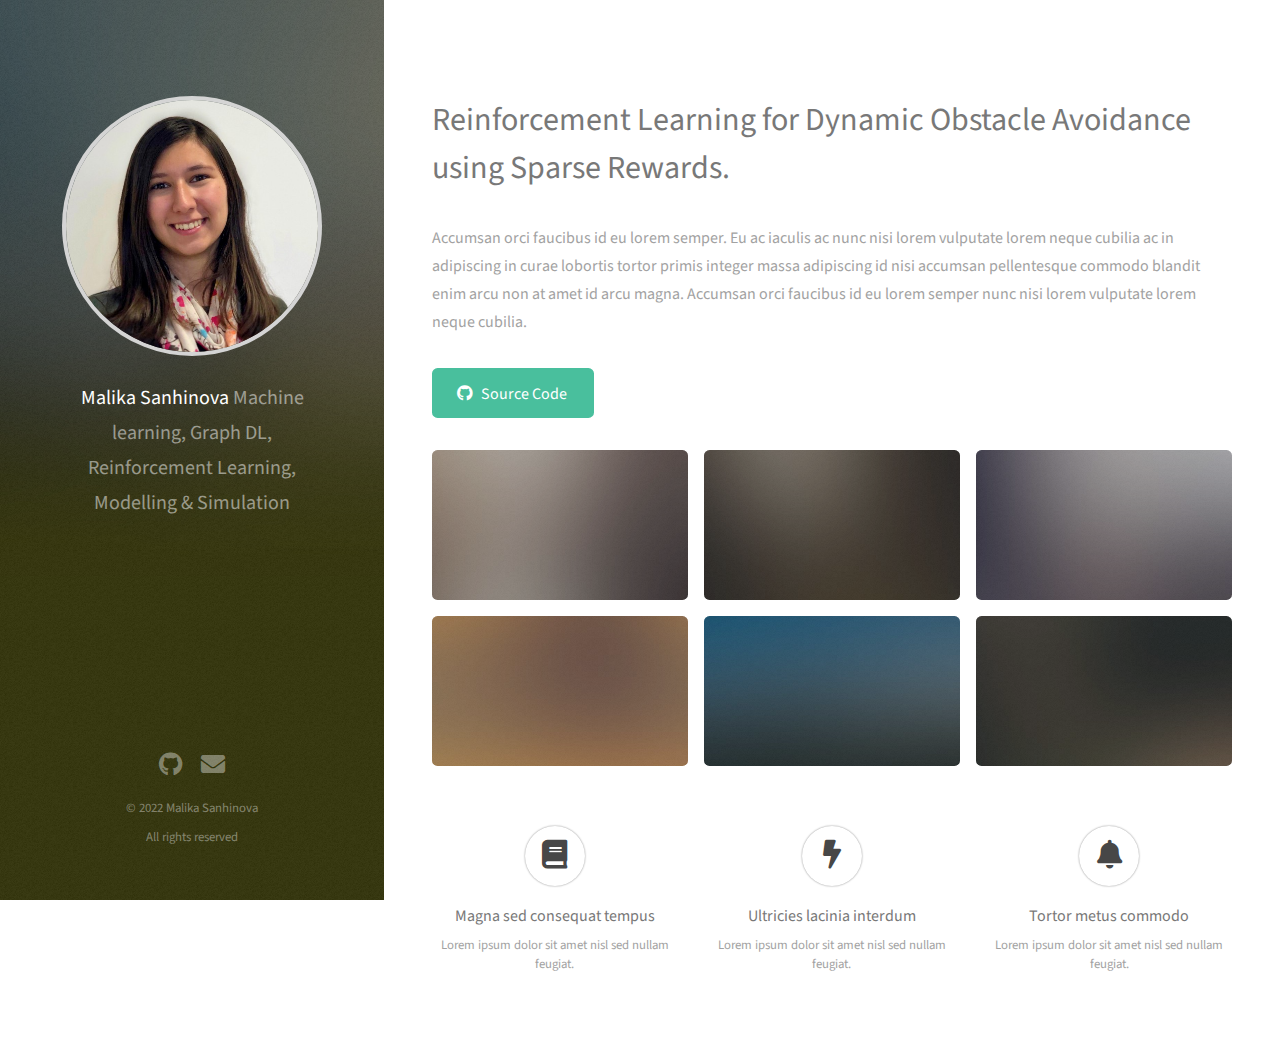
==== commit a968df53: "Greeting cards done 2" ====
--- a/work/bachelor-thesis/index.html
+++ b/work/bachelor-thesis/index.html
@@ -16,7 +16,7 @@
 			<header id="header">
 				<div class="inner">
 					<a href="#" class="image avatar"><img src="../../images/avatar.jpeg" alt="" /></a>
-					<h1><strong>Malika Sanhinova</strong>,<br>a super strong TUM student ❤️ <br /></h1>
+					<h1><strong>Malika Sanhinova</strong><br>&nbsp;Machine learning, Graph DL, Reinforcement Learning, Modelling & Simulation <br /></h1>
 				</div>
 			</header>
 
@@ -66,19 +66,17 @@
 			</div>
 
 		<!-- Footer -->
-			<footer id="footer">
-				<div class="inner">
-					<ul class="icons">
-						<li><a href="#" class="icon brands fa-twitter"><span class="label">Twitter</span></a></li>
-						<li><a href="#" class="icon brands fa-github"><span class="label">Github</span></a></li>
-						<li><a href="#" class="icon brands fa-dribbble"><span class="label">Dribbble</span></a></li>
-						<li><a href="#" class="icon solid fa-envelope"><span class="label">Email</span></a></li>
-					</ul>
-					<ul class="copyright">
-						<li>&copy; 2022 Malika Sanhinova</li><li>All rights reserved</a></li>
-					</ul>
-				</div>
-			</footer>
+		<footer id="footer">
+			<div class="inner">
+				<ul class="icons">
+					<li><a href="https://github.com/malikasng" class="icon brands fa-github"><span class="label">Github</span></a></li>
+					<li><a href="#" class="icon solid fa-envelope"><span class="label">Email</span></a></li>
+				</ul>
+				<ul class="copyright">
+					<li>&copy; 2022 Malika Sanhinova</li><li>All rights reserved</a></li>
+				</ul>
+			</div>
+		</footer>
 
 		<!-- Scripts -->
 			<script src="../../assets/js/jquery.min.js"></script>
--- a/assets/css/main.css
+++ b/assets/css/main.css
@@ -2145,6 +2145,116 @@
 				border-radius: 100%;
 				width: 100%;
 			}
+
+/* Feature Image */
+
+.feature-image {
+	border-radius: 0.35em;
+	border: 0;
+	display: inline-block;
+	position: relative;
+}
+
+	.feature-image:before {
+		-moz-transition: opacity 0.2s ease-in-out;
+		-webkit-transition: opacity 0.2s ease-in-out;
+		-ms-transition: opacity 0.2s ease-in-out;
+		transition: opacity 0.2s ease-in-out;
+		border-radius: 0.35em;
+		content: '';
+		display: block;
+		height: 100%;
+		left: 0;
+		opacity: 0.5;
+		position: absolute;
+		top: 0;
+		width: 100%;
+	}
+
+	.feature-image.thumb {
+		text-align: center;
+	}
+
+		.feature-image.thumb:after {
+			-moz-transition: opacity 0.2s ease-in-out;
+			-webkit-transition: opacity 0.2s ease-in-out;
+			-ms-transition: opacity 0.2s ease-in-out;
+			transition: opacity 0.2s ease-in-out;
+			border-radius: 0.35em;
+			border: solid 3px rgba(255, 255, 255, 0.5);
+			color: #fff;
+			content: 'Read more';
+			display: inline-block;
+			font-size: 0.8em;
+			font-weight: 400;
+			left: 46%;
+			line-height: 2.25em;
+			margin: -1.25em 0 0 -3em;
+			opacity: 0;
+			padding: 0 1.5em;
+			position: absolute;
+			text-align: center;
+			text-decoration: none;
+			top: 50%;
+			white-space: nowrap;
+		}
+
+		.feature-image.thumb:hover:after {
+			opacity: 1.0;
+		}
+
+		.feature-image.thumb:hover:before {
+			background: url("images/overlay.png"), url("images/overlay.png");
+			opacity: 1.0;
+		}
+
+	.feature-image img {
+		border-radius: 0.35em;
+		display: block;
+	}
+
+	.feature-image.left {
+		float: left;
+		margin: 0 1.5em 1em 0;
+		top: 0.25em;
+	}
+
+	.feature-image.right {
+		float: right;
+		margin: 0 0 1em 1.5em;
+		top: 0.25em;
+	}
+
+	.feature-image.left, .feature-image.right {
+		max-width: 40%;
+	}
+
+		.feature-image.left img, .feature-image.right img {
+			width: 100%;
+		}
+
+	.feature-image.fit {
+		display: block;
+		margin: 0 0 2em 0;
+		width: 100%;
+	}
+
+		.feature-image.fit img {
+			width: 100%;
+		}
+
+	.feature-image.avatar {
+		border-radius: 100%;
+	}
+
+		.feature-image.avatar:before {
+			display: none;
+		}
+
+		.feature-image.avatar img {
+			border-radius: 100%;
+			width: 100%;
+		}
 
 /* List */
 
@@ -2559,20 +2669,20 @@
 	}
 
 		.feature-item .feature {
-			margin: 0 0 0.6em -1em;
+			margin: 0 0 0.6em 0;
 		}
 
 		.feature-item h3 {
 			font-size: 1em;
 			margin: 0 0 0.5em 0;
-			text-align: left;
+			text-align: center;
 		}
 
 		.feature-item p {
 			font-size: 0.8em;
 			line-height: 1.5em;
 			margin: 0;
-			text-align: left;
+			text-align: center;
 		}
 
 	.feature {
@@ -2641,6 +2751,28 @@
 			line-height: 1.5em;
 			margin: 0;
 		}
+
+/* Screenshot Item */
+
+.screenshot-item {
+	margin: 0 0 2em 0;
+}
+
+	.screenshot-item .image {
+		margin: 0 0 1.5em 0;
+	}
+
+	.screenshot-item h3 {
+		font-size: 1em;
+		margin: 0 0 0.5em 0;
+	}
+
+	.screenshot-item p {
+		font-size: 0.8em;
+		line-height: 1.5em;
+		margin: 0;
+	}
+
 
 /* Header */
 
@@ -2661,7 +2793,7 @@
 		-webkit-justify-content: space-between;
 		-ms-justify-content: space-between;
 		justify-content: space-between;
-		background-color: #1f1815;
+		background-color: #444504;
 		background-attachment: scroll,								scroll;
 		background-image: url("images/overlay.png"), url("../../images/bg.jpg");
 		background-position: top left,							top left;
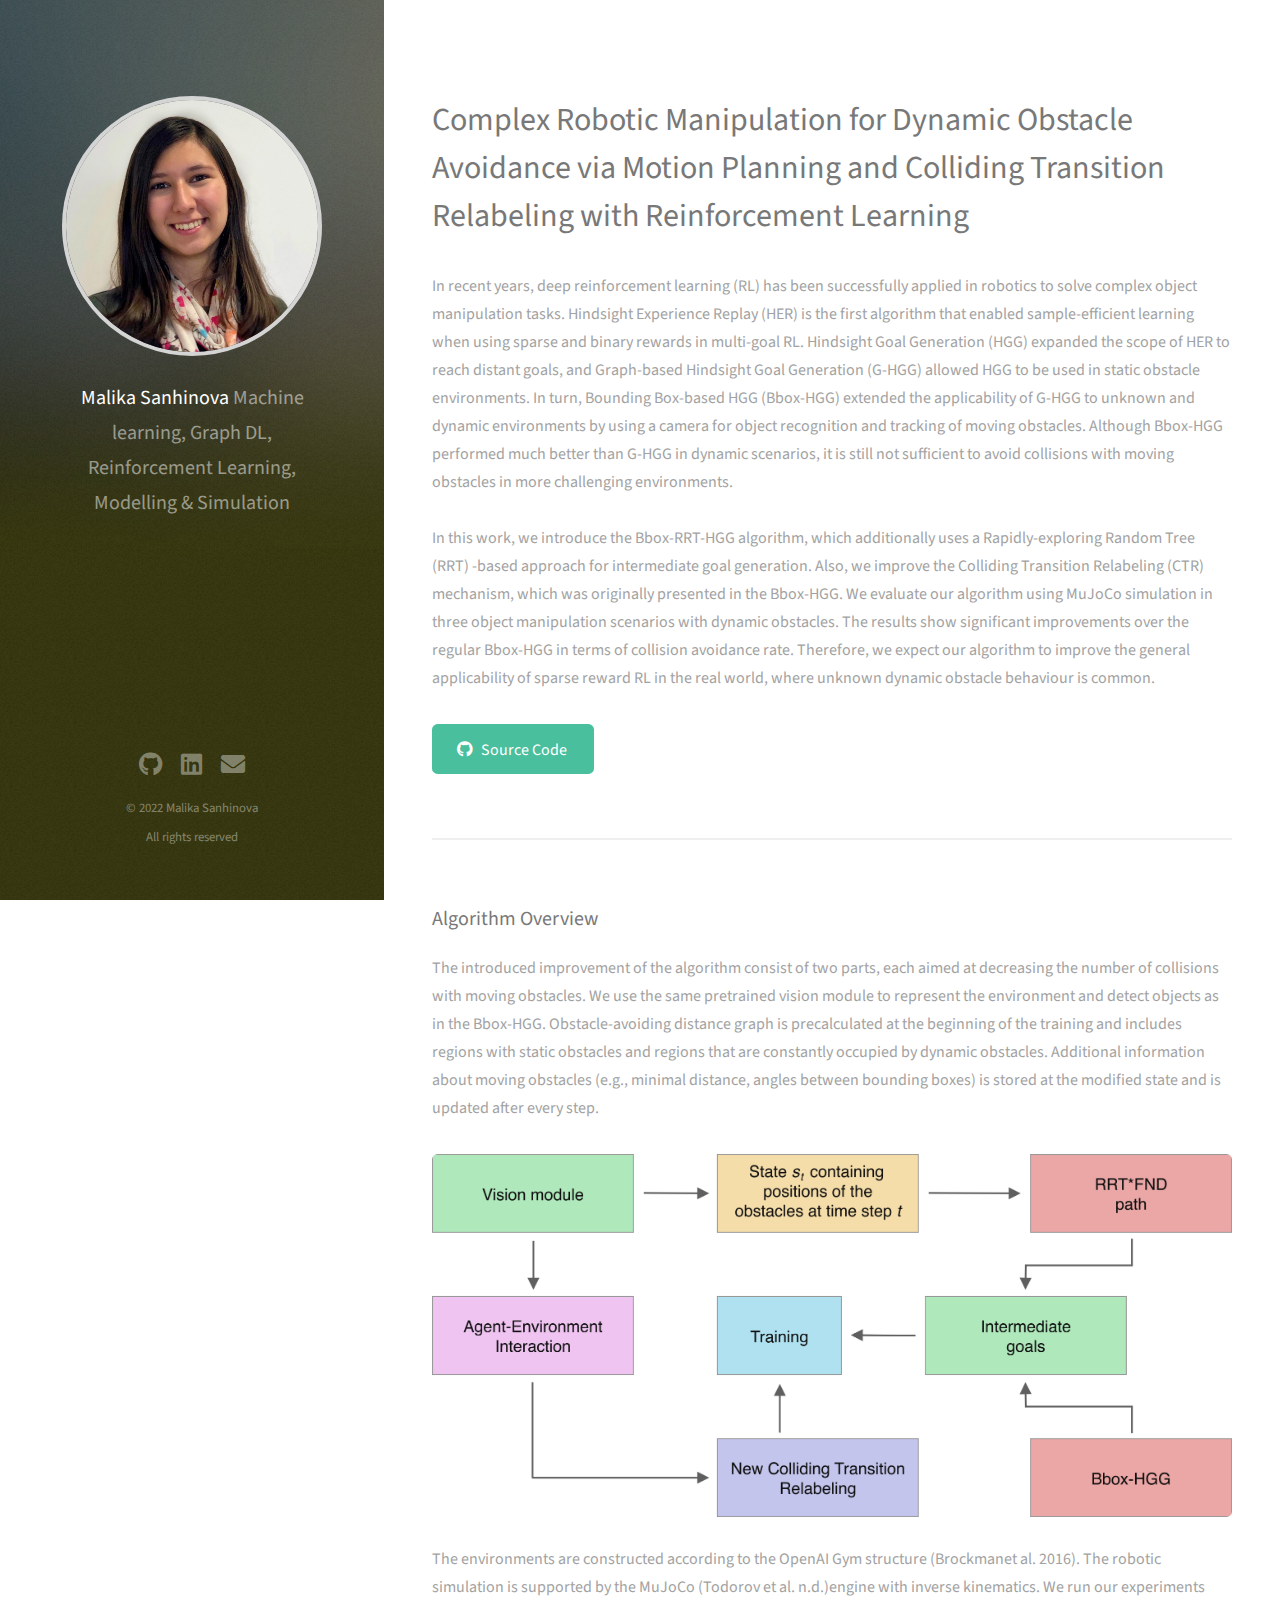
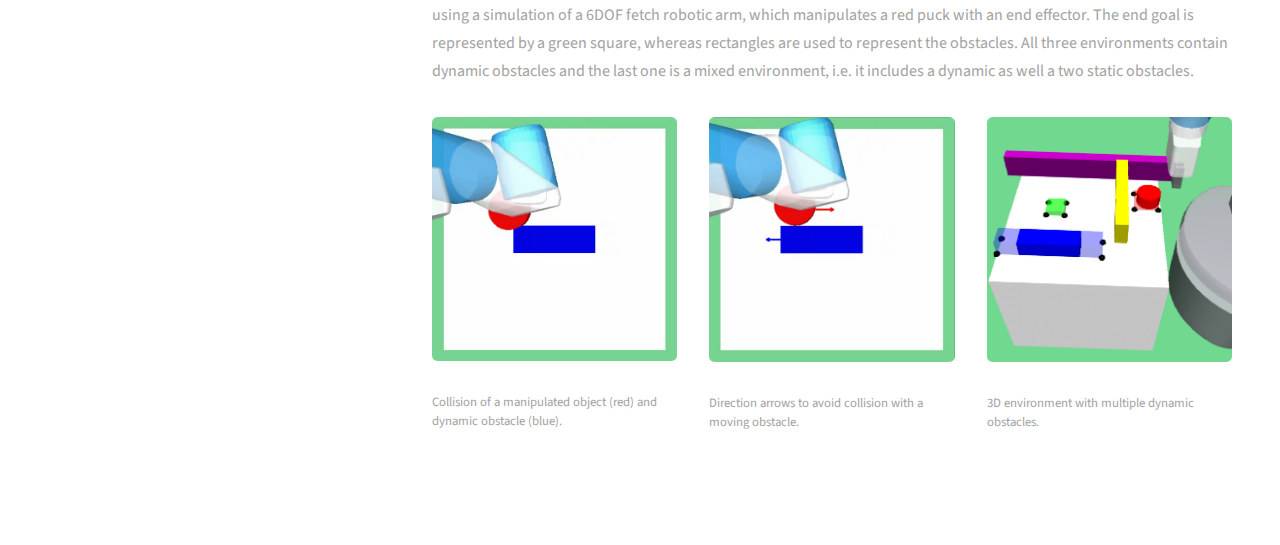
==== commit 307e9abe: "All pages ready" ====
--- a/work/bachelor-thesis/index.html
+++ b/work/bachelor-thesis/index.html
@@ -15,7 +15,7 @@
 		<!-- Header -->
 			<header id="header">
 				<div class="inner">
-					<a href="#" class="image avatar"><img src="../../images/avatar.jpeg" alt="" /></a>
+					<span class="image avatar"><img src="../../images/avatar.jpeg" alt="" /></span>
 					<h1><strong>Malika Sanhinova</strong><br>&nbsp;Machine learning, Graph DL, Reinforcement Learning, Modelling & Simulation <br /></h1>
 				</div>
 			</header>
@@ -26,41 +26,39 @@
 				<!-- One -->
 					<section id="one">
 						<header class="major">
-							<h2>Reinforcement Learning for Dynamic Obstacle Avoidance using Sparse Rewards.</h2>
+							<h2>Complex Robotic Manipulation for Dynamic Obstacle Avoidance via Motion Planning and Colliding Transition Relabeling with Reinforcement Learning</h2>
 						</header>
-						<p class="general-desription">Accumsan orci faucibus id eu lorem semper. Eu ac iaculis ac nunc nisi lorem vulputate lorem neque cubilia ac in adipiscing in curae lobortis tortor primis integer massa adipiscing id nisi accumsan pellentesque commodo blandit enim arcu non at amet id arcu magna. Accumsan orci faucibus id eu lorem semper nunc nisi lorem vulputate lorem neque cubilia.</p>
-						<ul class="actions">
+						<p class="general-desription">In recent years, deep reinforcement learning (RL) has been successfully applied in robotics to solve complex object manipulation tasks. Hindsight Experience Replay (HER) is the first algorithm that enabled sample-efficient learning when using sparse and binary rewards in multi-goal RL. Hindsight Goal Generation (HGG) expanded the scope of HER to reach distant goals, and Graph-based Hindsight Goal Generation (G-HGG) allowed HGG to be used in static obstacle environments. In turn, Bounding Box-based HGG (Bbox-HGG) extended the applicability of G-HGG to unknown and dynamic environments by using a camera for object recognition and tracking of moving obstacles. Although Bbox-HGG performed much better than G-HGG in dynamic scenarios, it is still not sufficient to avoid collisions with moving obstacles in more challenging environments. 
+						<br><br>
+						In this work, we introduce the Bbox-RRT-HGG algorithm, which additionally uses a Rapidly-exploring Random Tree (RRT) -based approach for intermediate goal generation. Also, we improve the Colliding Transition Relabeling (CTR) mechanism, which was originally presented in the Bbox-HGG. We evaluate our algorithm using MuJoCo simulation in three object manipulation scenarios with dynamic obstacles. The results show significant improvements over the regular Bbox-HGG in terms of collision avoidance rate. Therefore, we expect our algorithm to improve the general applicability of sparse reward RL in the real world, where unknown dynamic obstacle behaviour is common.
+						 </p>
+						 <ul class="actions">
 							<li><a href="https://github.com/malikasng/Bbox_HGG_with_CTR_and_RRTstarFND" target="_blank" class="button primary icon brands fa-github">Source Code</a></li>
 						</ul>
+					</section>
+					<section>
+						<h3>Algorithm Overview</h3>
 						<div class="box alt">
+							<p>The introduced improvement of the algorithm consist of two parts, each aimed at decreasing the number of collisions with moving obstacles. We use the same pretrained vision module to represent the environment and detect objects as in the Bbox-HGG. Obstacle-avoiding distance graph is precalculated at the beginning of the training and includes regions with static obstacles and regions that are constantly occupied by dynamic obstacles. Additional information about moving obstacles (e.g., minimal distance, angles between bounding boxes) is stored at the modified state and is updated after every step.</p>
 							<div class="row gtr-50 gtr-uniform">
-								<!-- <div class="col-12"><span class="image fit"><img src="../../images/fulls/05.jpg" alt="" /></span></div> -->
-								<div class="col-4"><span class="image fit"><img src="../../images/thumbs/01.jpg" alt="" /></span></div>
-								<div class="col-4"><span class="image fit"><img src="../../images/thumbs/02.jpg" alt="" /></span></div>
-								<div class="col-4"><span class="image fit"><img src="../../images/thumbs/03.jpg" alt="" /></span></div>
-								<div class="col-4"><span class="image fit"><img src="../../images/thumbs/04.jpg" alt="" /></span></div>
-								<div class="col-4"><span class="image fit"><img src="../../images/thumbs/05.jpg" alt="" /></span></div>
-								<div class="col-4"><span class="image fit"><img src="../../images/thumbs/06.jpg" alt="" /></span></div>
+								<div class="col-12"><span class="feature-image fit"><img src="../../images/work/bachelor-thesis/algorithm_overview.jpg" alt="" /></span></div>
 							</div>
-						</div>
-
-						<br>
-						<div class="row">
-							<article class="col-4 col-12-xsmall feature-item">
-								<i class="feature fa solid fa-book"><span class="label">Twitter</span></i>
-								<h3>Magna sed consequat tempus</h3>
-								<p>Lorem ipsum dolor sit amet nisl sed nullam feugiat.</p>
-							</article>
-							<article class="col-4 col-12-xsmall feature-item">
-								<i class="feature fa solid fa-bolt"><span class="label">Twitter</span></i>
-								<h3>Ultricies lacinia interdum</h3>
-								<p>Lorem ipsum dolor sit amet nisl sed nullam feugiat.</p>
-							</article>
-							<article class="col-4 col-12-xsmall feature-item">
-								<i class="feature fa solid fa-bell"><span class="label">Twitter</span></i>
-								<h3>Tortor metus commodo</h3>
-								<p>Lorem ipsum dolor sit amet nisl sed nullam feugiat.</p>
-							</article>
+							<br>
+							<p>The environments are constructed according to the OpenAI Gym structure (Brockmanet al. 2016).  The robotic simulation is supported by the MuJoCo (Todorov et al. n.d.)engine  with  inverse  kinematics.   We  run  our  experiments  using  a  simulation  of  a 6DOF fetch robotic arm, which manipulates a red puck with an end effector. The end goal is represented by a green square, whereas rectangles are used to represent the obstacles. All three environments contain dynamic obstacles and the last one is a mixed environment, i.e. it includes a dynamic as well a two static obstacles.</p>
+							<div class="row">
+								<article class="col-4 col-12-xsmall screenshot-item">
+									<span class="feature-image fit"><img src="../../images/work/bachelor-thesis/Collision.png" alt="" /></span>
+									<p>Collision of a manipulated object (red) and dynamic obstacle (blue).</p>
+								</article>
+								<article class="col-4 col-12-xsmall screenshot-item">
+									<span class="feature-image fit"><img src="../../images/work/bachelor-thesis/Move_opposite.png" alt="" /></span>
+									<p>Direction arrows to avoid collision with a moving obstacle.</p>
+								</article>
+								<article class="col-4 col-12-xsmall screenshot-item">
+									<span class="feature-image fit"><img src="../../images/work/bachelor-thesis/FetchPushMovingCom-1.png" alt="" /></span>
+									<p>3D environment with multiple dynamic obstacles.</p>
+								</article>
+							</div>
 						</div>
 					</section>
 			</div>
@@ -69,8 +67,9 @@
 		<footer id="footer">
 			<div class="inner">
 				<ul class="icons">
-					<li><a href="https://github.com/malikasng" class="icon brands fa-github"><span class="label">Github</span></a></li>
-					<li><a href="#" class="icon solid fa-envelope"><span class="label">Email</span></a></li>
+					<li><a href="https://github.com/malikasng" target="_blank" class="icon brands fa-github"><span class="label">Github</span></a></li>
+					<li><a href="https://www.linkedin.com/in/malika-sanhinova/" target="_blank" class="icon brands fa-linkedin"><span class="label">LinkedIn</span></a></li>
+					<li><a href="mailto:malika.sanhinova@tum.de" target="_blank" class="icon solid fa-envelope"><span class="label">Email</span></a></li>
 				</ul>
 				<ul class="copyright">
 					<li>&copy; 2022 Malika Sanhinova</li><li>All rights reserved</a></li>
--- a/assets/css/main.css
+++ b/assets/css/main.css
@@ -3429,6 +3429,13 @@
 
 	}
 
+/* Video Spoiler */
+.video-spoiler{
+	font-size: 1.3em;
+	font-weight: 800;
+	color:#3eb08f;
+}
+
 /* Special Modifications */
 .general-desription {
 	font-size: 1.0em !important;
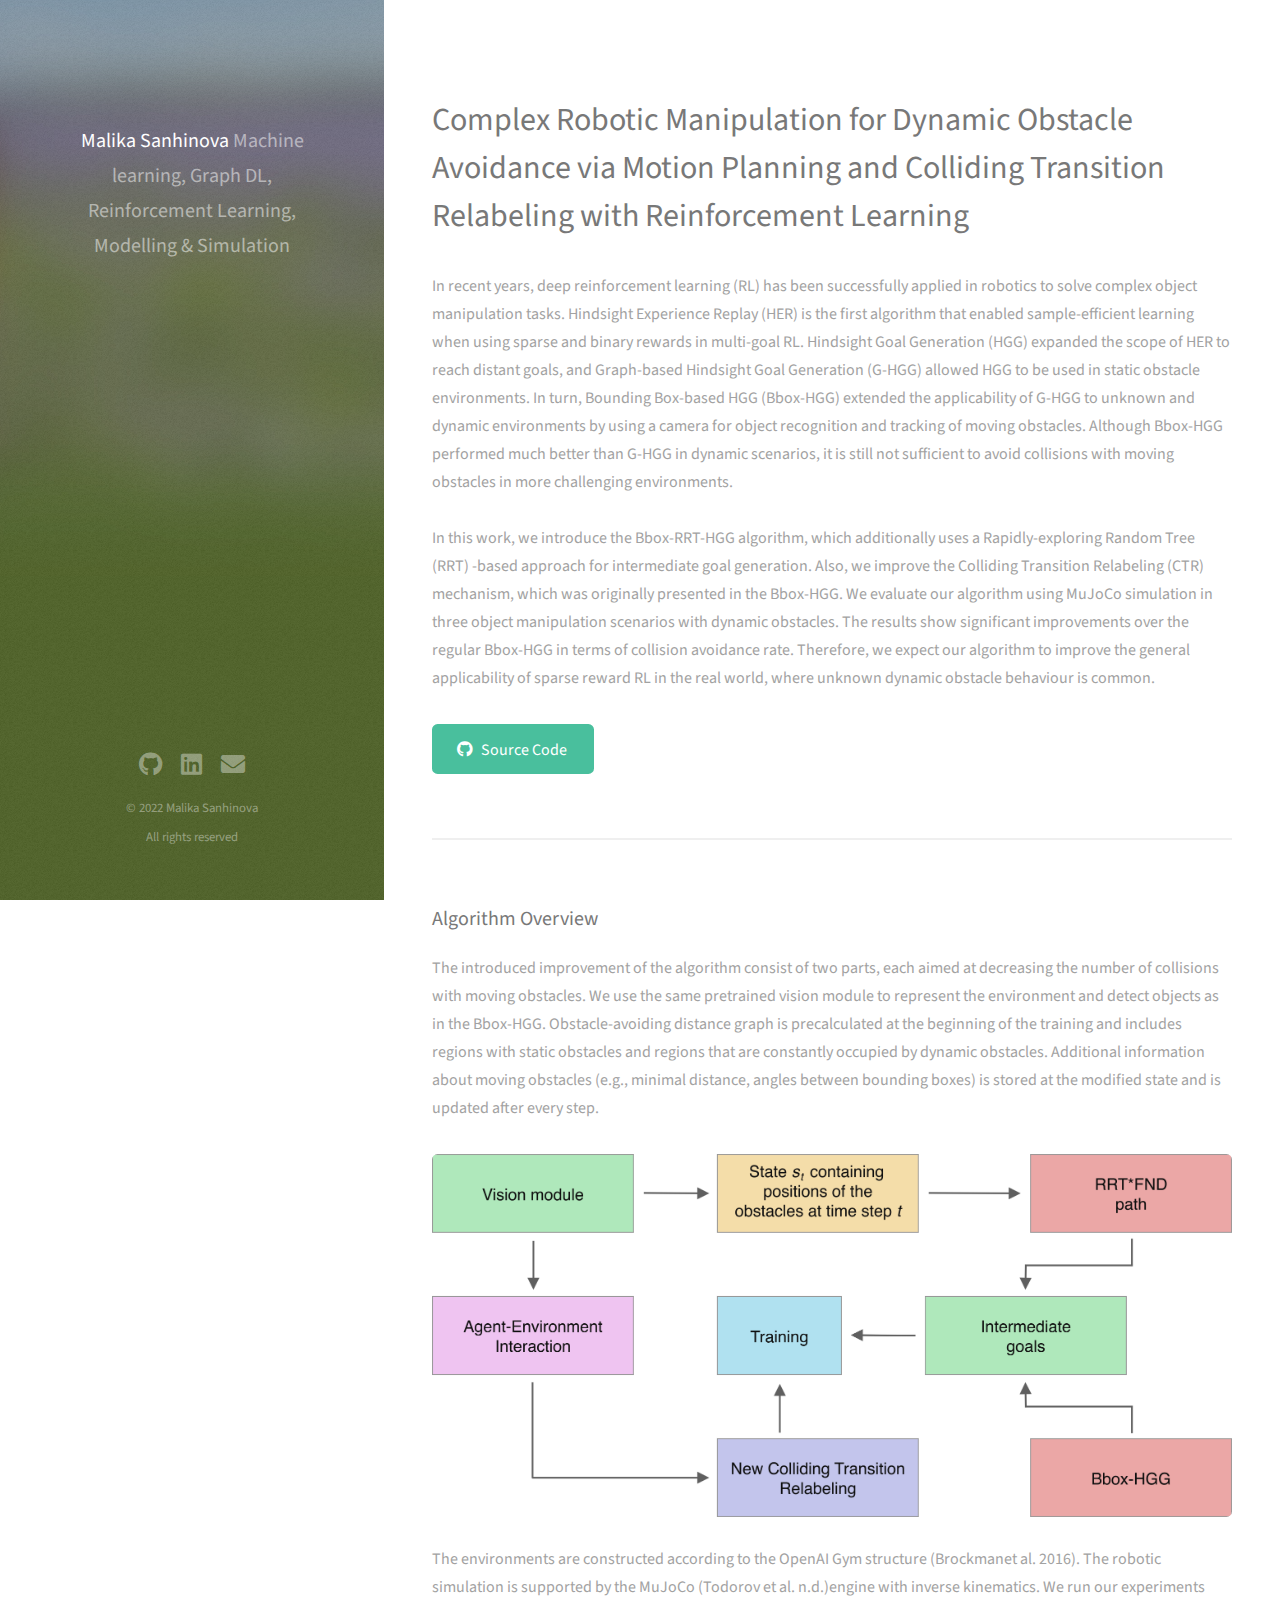
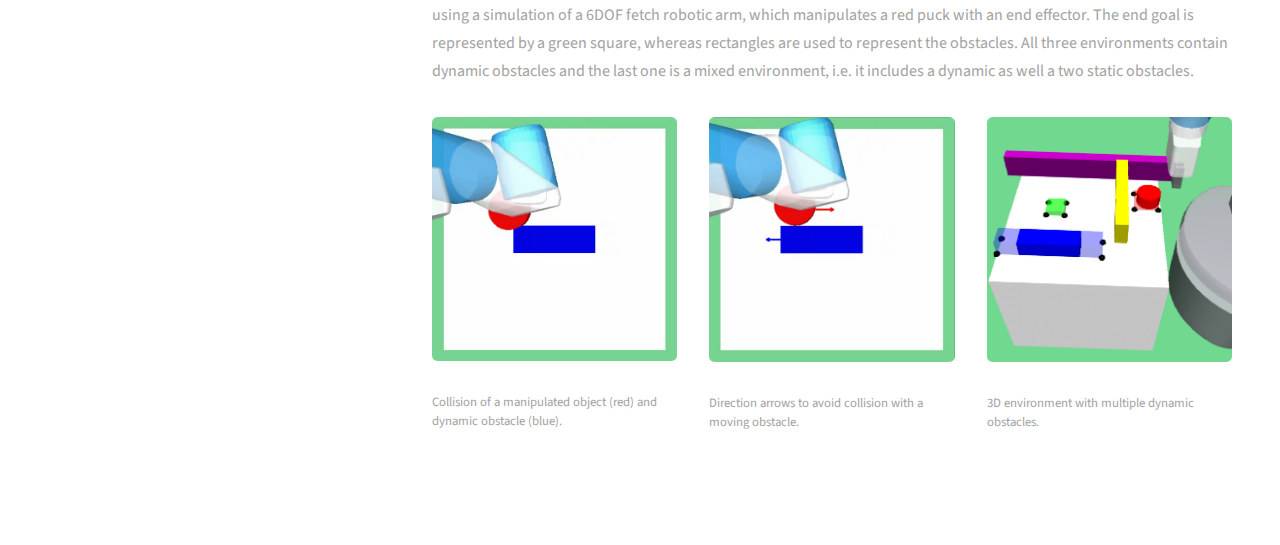
==== commit 3b69d620: "Works images and small fixes" ====
--- a/work/bachelor-thesis/index.html
+++ b/work/bachelor-thesis/index.html
@@ -41,21 +41,21 @@
 						<div class="box alt">
 							<p>The introduced improvement of the algorithm consist of two parts, each aimed at decreasing the number of collisions with moving obstacles. We use the same pretrained vision module to represent the environment and detect objects as in the Bbox-HGG. Obstacle-avoiding distance graph is precalculated at the beginning of the training and includes regions with static obstacles and regions that are constantly occupied by dynamic obstacles. Additional information about moving obstacles (e.g., minimal distance, angles between bounding boxes) is stored at the modified state and is updated after every step.</p>
 							<div class="row gtr-50 gtr-uniform">
-								<div class="col-12"><span class="feature-image fit"><img src="../../images/work/bachelor-thesis/algorithm_overview.jpg" alt="" /></span></div>
+								<div class="col-12"><span class="element-image fit"><img src="../../images/work/bachelor-thesis/algorithm_overview.jpg" alt="" /></span></div>
 							</div>
 							<br>
 							<p>The environments are constructed according to the OpenAI Gym structure (Brockmanet al. 2016).  The robotic simulation is supported by the MuJoCo (Todorov et al. n.d.)engine  with  inverse  kinematics.   We  run  our  experiments  using  a  simulation  of  a 6DOF fetch robotic arm, which manipulates a red puck with an end effector. The end goal is represented by a green square, whereas rectangles are used to represent the obstacles. All three environments contain dynamic obstacles and the last one is a mixed environment, i.e. it includes a dynamic as well a two static obstacles.</p>
 							<div class="row">
 								<article class="col-4 col-12-xsmall screenshot-item">
-									<span class="feature-image fit"><img src="../../images/work/bachelor-thesis/Collision.png" alt="" /></span>
+									<span class="element-image fit"><img src="../../images/work/bachelor-thesis/Collision.png" alt="" /></span>
 									<p>Collision of a manipulated object (red) and dynamic obstacle (blue).</p>
 								</article>
 								<article class="col-4 col-12-xsmall screenshot-item">
-									<span class="feature-image fit"><img src="../../images/work/bachelor-thesis/Move_opposite.png" alt="" /></span>
+									<span class="element-image fit"><img src="../../images/work/bachelor-thesis/Move_opposite.png" alt="" /></span>
 									<p>Direction arrows to avoid collision with a moving obstacle.</p>
 								</article>
 								<article class="col-4 col-12-xsmall screenshot-item">
-									<span class="feature-image fit"><img src="../../images/work/bachelor-thesis/FetchPushMovingCom-1.png" alt="" /></span>
+									<span class="element-image fit"><img src="../../images/work/bachelor-thesis/FetchPushMovingCom-1.png" alt="" /></span>
 									<p>3D environment with multiple dynamic obstacles.</p>
 								</article>
 							</div>
--- a/assets/css/main.css
+++ b/assets/css/main.css
@@ -2049,7 +2049,6 @@
 			-webkit-transition: opacity 0.2s ease-in-out;
 			-ms-transition: opacity 0.2s ease-in-out;
 			transition: opacity 0.2s ease-in-out;
-			background: url("images/overlay.png");
 			border-radius: 0.35em;
 			content: '';
 			display: block;
@@ -2146,16 +2145,16 @@
 				width: 100%;
 			}
 
-/* Feature Image */
-
-.feature-image {
+/* Element Image */
+
+.element-image {
 	border-radius: 0.35em;
 	border: 0;
 	display: inline-block;
 	position: relative;
 }
 
-	.feature-image:before {
+	.element-image:before {
 		-moz-transition: opacity 0.2s ease-in-out;
 		-webkit-transition: opacity 0.2s ease-in-out;
 		-ms-transition: opacity 0.2s ease-in-out;
@@ -2171,11 +2170,11 @@
 		width: 100%;
 	}
 
-	.feature-image.thumb {
+	.element-image.thumb {
 		text-align: center;
 	}
 
-		.feature-image.thumb:after {
+		.element-image.thumb:after {
 			-moz-transition: opacity 0.2s ease-in-out;
 			-webkit-transition: opacity 0.2s ease-in-out;
 			-ms-transition: opacity 0.2s ease-in-out;
@@ -2199,59 +2198,59 @@
 			white-space: nowrap;
 		}
 
-		.feature-image.thumb:hover:after {
+		.element-image.thumb:hover:after {
 			opacity: 1.0;
 		}
 
-		.feature-image.thumb:hover:before {
+		.element-image.thumb:hover:before {
 			background: url("images/overlay.png"), url("images/overlay.png");
 			opacity: 1.0;
 		}
 
-	.feature-image img {
+	.element-image img {
 		border-radius: 0.35em;
 		display: block;
 	}
 
-	.feature-image.left {
+	.element-image.left {
 		float: left;
 		margin: 0 1.5em 1em 0;
 		top: 0.25em;
 	}
 
-	.feature-image.right {
+	.element-image.right {
 		float: right;
 		margin: 0 0 1em 1.5em;
 		top: 0.25em;
 	}
 
-	.feature-image.left, .feature-image.right {
+	.element-image.left, .element-image.right {
 		max-width: 40%;
 	}
 
-		.feature-image.left img, .feature-image.right img {
+		.element-image.left img, .element-image.right img {
 			width: 100%;
 		}
 
-	.feature-image.fit {
+	.element-image.fit {
 		display: block;
 		margin: 0 0 2em 0;
 		width: 100%;
 	}
 
-		.feature-image.fit img {
+		.element-image.fit img {
 			width: 100%;
 		}
 
-	.feature-image.avatar {
+	.element-image.avatar {
 		border-radius: 100%;
 	}
 
-		.feature-image.avatar:before {
+		.element-image.avatar:before {
 			display: none;
 		}
 
-		.feature-image.avatar img {
+		.element-image.avatar img {
 			border-radius: 100%;
 			width: 100%;
 		}
@@ -2793,7 +2792,7 @@
 		-webkit-justify-content: space-between;
 		-ms-justify-content: space-between;
 		justify-content: space-between;
-		background-color: #444504;
+		background-color: #729034;
 		background-attachment: scroll,								scroll;
 		background-image: url("images/overlay.png"), url("../../images/bg.jpg");
 		background-position: top left,							top left;
@@ -2841,11 +2840,18 @@
 			margin: 0;
 		}
 
+		#header h2 {
+			color: rgba(255, 255, 255, 0.5);
+			font-size: 1.35em;
+			line-height: 1.75em;
+			margin: 0;
+		}
+
 		#header .image.avatar {
 			margin: 0 0 1em 0;
 			width: 16.25em;
-			border: solid #d4d4d4;
-			border-width: 4px;
+			-webkit-filter: drop-shadow(0px 0px 14px rgba(0, 0, 0, 0.35));
+  			filter: drop-shadow(0px 0px 14px rgba(0, 0, 0, 0.35));
 		}
 
 /* Footer */
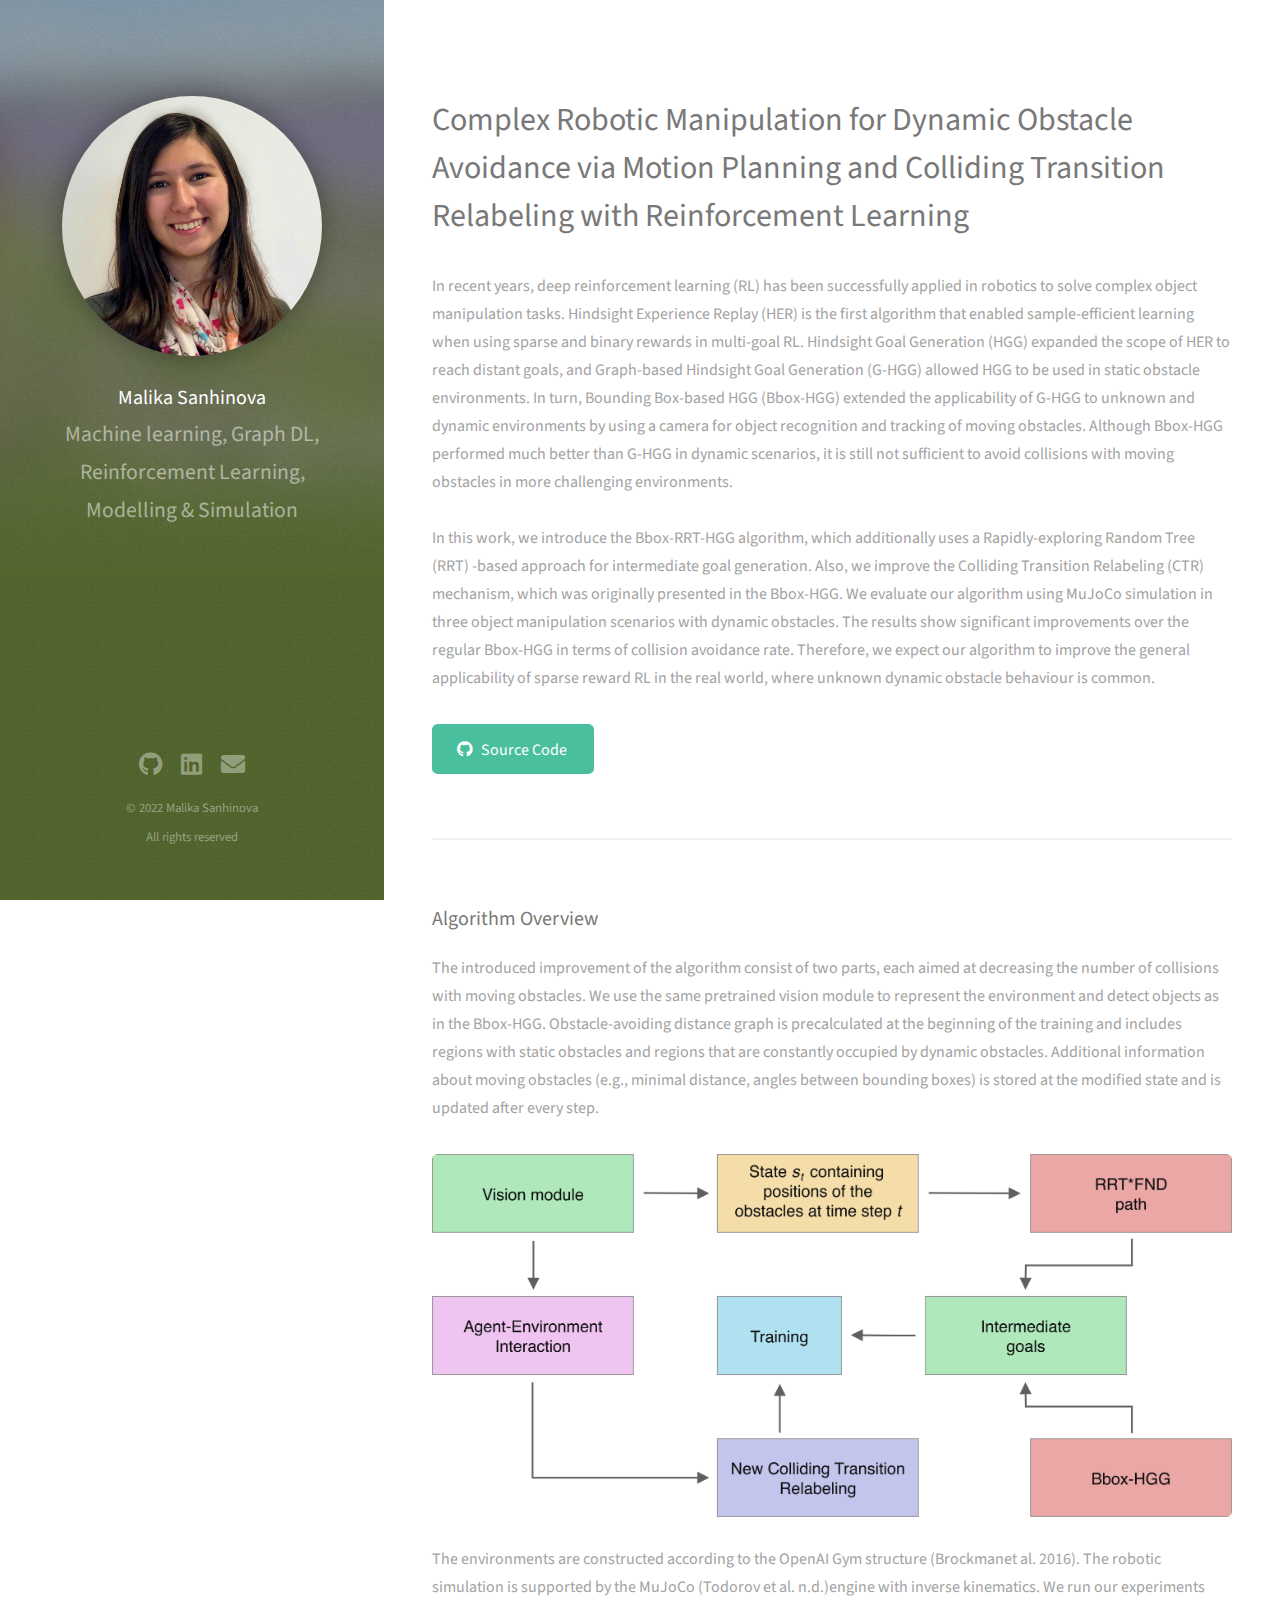
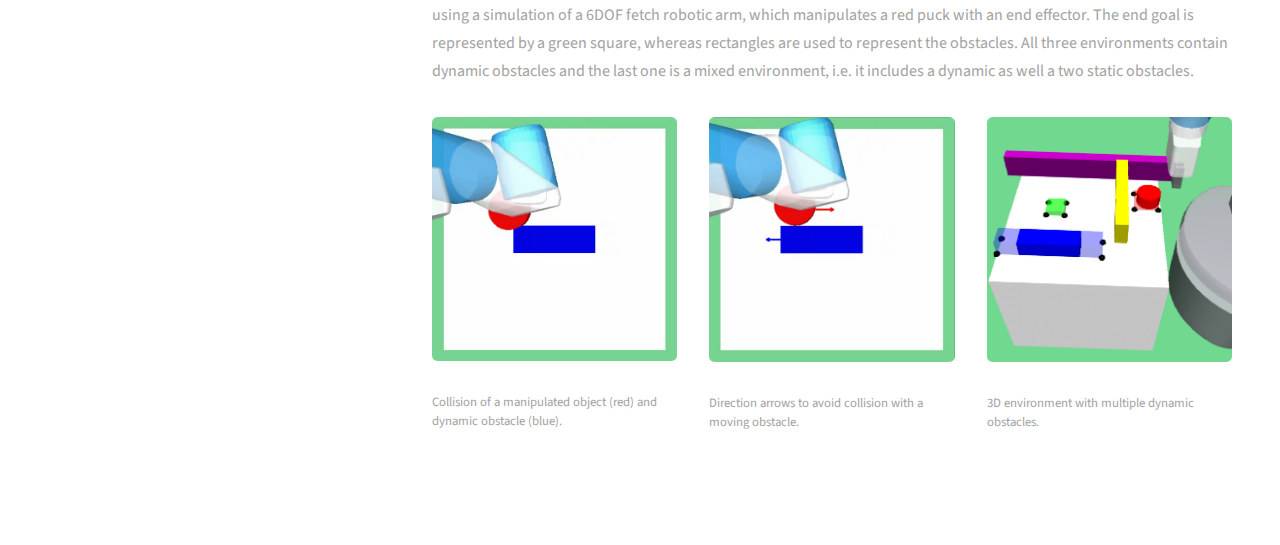
==== commit 1848981c: "Fix headers" ====
--- a/work/bachelor-thesis/index.html
+++ b/work/bachelor-thesis/index.html
@@ -15,8 +15,9 @@
 		<!-- Header -->
 			<header id="header">
 				<div class="inner">
-					<span class="image avatar"><img src="../../images/avatar.jpeg" alt="" /></span>
-					<h1><strong>Malika Sanhinova</strong><br>&nbsp;Machine learning, Graph DL, Reinforcement Learning, Modelling & Simulation <br /></h1>
+					<span class="image avatar"><img src="../../images/avatar.jpg" alt="" /></span>
+					<h1><strong>Malika Sanhinova</strong></h1>
+					<h2>Machine learning, Graph DL, Reinforcement Learning, Modelling & Simulation<br /></h2>
 				</div>
 			</header>
 
